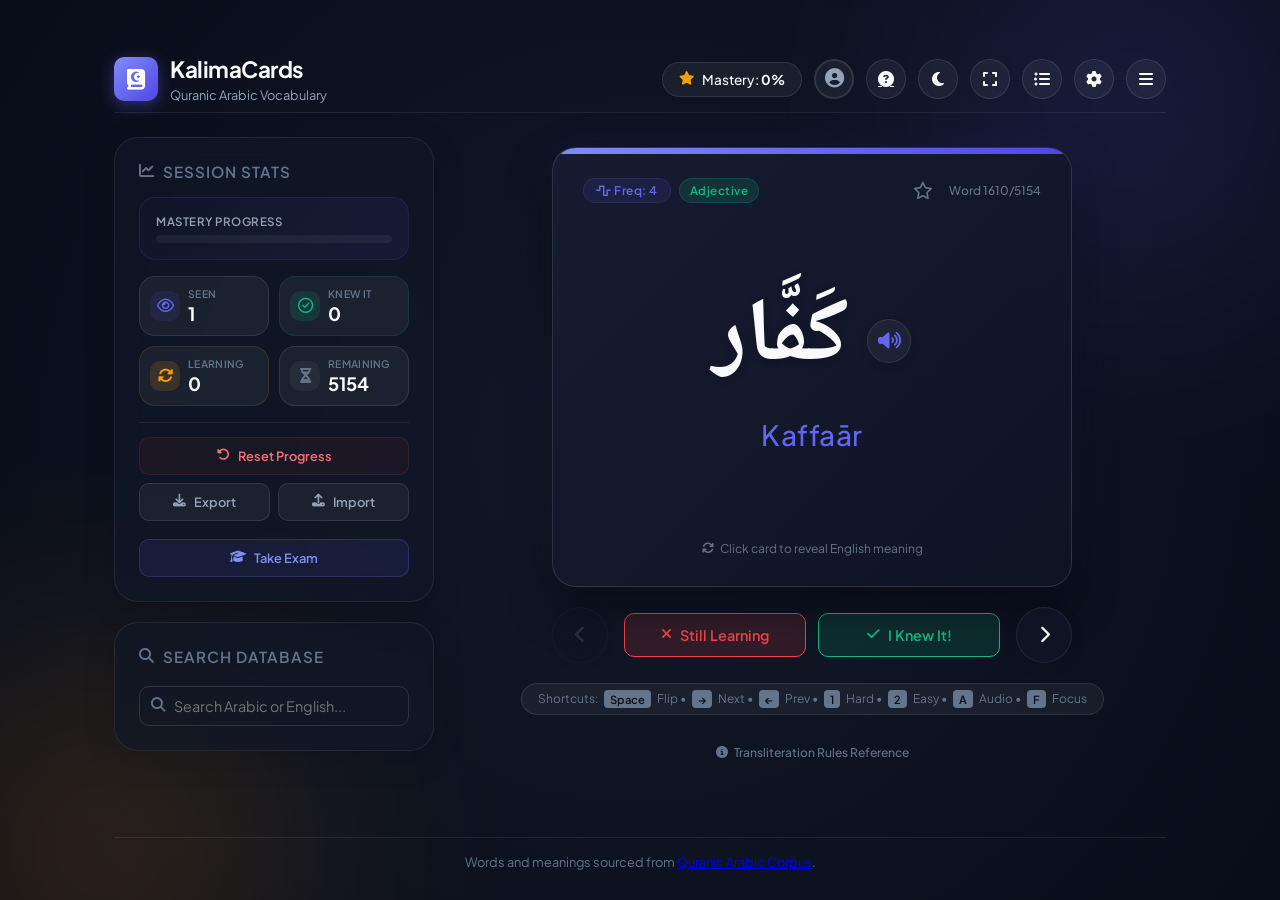
==== index.html @ da1fedd6 "feat: implement interactive MCQ Exam Mode with cumulative frequency pools" ====
<!DOCTYPE html>
<html lang="en">
<head>
  <meta charset="UTF-8">
  <meta name="viewport" content="width=device-width, initial-scale=1.0">
  <title>KalimaCards - Learn Quranic Arabic Vocabulary</title>
  <meta name="description" content="Master Quranic Arabic vocabulary through digital flashcards based on word frequency. Active recall, progress tracking, and beautiful Quranic typography.">
  <link rel="canonical" href="https://kalimacards.com/">

  <!-- Open Graph / Facebook -->
  <meta property="og:type" content="website">
  <meta property="og:url" content="https://kalimacards.com/">
  <meta property="og:title" content="KalimaCards - Learn Quranic Arabic Vocabulary">
  <meta property="og:description" content="Master Quranic Arabic vocabulary through digital flashcards based on word frequency. Active recall, progress tracking, and beautiful Quranic typography.">
  <meta property="og:image" content="https://kalimacards.com/assets/icon.svg">

  <!-- Twitter -->
  <meta name="twitter:card" content="summary">
  <meta name="twitter:url" content="https://kalimacards.com/">
  <meta name="twitter:title" content="KalimaCards - Learn Quranic Arabic Vocabulary">
  <meta name="twitter:description" content="Master Quranic Arabic vocabulary through digital flashcards based on word frequency. Active recall, progress tracking, and beautiful Quranic typography.">
  <meta name="twitter:image" content="https://kalimacards.com/assets/icon.svg">

  <!-- Favicon -->
  <link rel="icon" type="image/svg+xml" href="data:image/svg+xml,<svg xmlns=%22http://www.w3.org/2000/svg%22 viewBox=%220 0 100 100%22><text y=%22.9em%22 font-size=%2290%22>📖</text></svg>">
  
  <!-- PWA Manifest & Icons -->
  <link rel="manifest" href="assets/manifest.json">
  <link rel="apple-touch-icon" href="assets/icon.svg">
  <meta name="theme-color" content="#0d0e15">

  <!-- JSON-LD Structured Data Schema -->
  <script type="application/ld+json">
  {
    "@context": "https://schema.org",
    "@type": "SoftwareApplication",
    "name": "KalimaCards",
    "operatingSystem": "All",
    "applicationCategory": "EducationalApplication",
    "description": "Master Quranic Arabic vocabulary through digital flashcards based on word frequency. Active recall, progress tracking, and beautiful Quranic typography.",
    "offers": {
      "@type": "Offer",
      "price": "0.00",
      "priceCurrency": "USD"
    },
    "author": {
      "@type": "Person",
      "name": "Tareq Mohammad Yousuf",
      "url": "https://tareqmy.com"
    }
  }
  </script>
  
  <!-- Local Web Fonts -->
  <link rel="stylesheet" href="assets/fonts/fonts.css">
  
  <!-- FontAwesome Icons -->
  <link rel="stylesheet" href="https://cdnjs.cloudflare.com/ajax/libs/font-awesome/6.4.0/css/all.min.css">
  
  <!-- Custom CSS -->
  <link rel="stylesheet" href="assets/style.css">
  
  <script>
    // Synchronously load user theme preference to avoid color flashing
    (function() {
      let savedTheme = 'dark';
      try {
        savedTheme = localStorage.getItem('theme') || 'dark';
      } catch (e) {}
      document.documentElement.setAttribute('data-theme', savedTheme);
      if (savedTheme === 'light') {
        document.documentElement.classList.add('light-theme');
      }
    })();
  </script>
  
  <!-- Google Identity Services (GIS) SDK -->
  <script src="https://accounts.google.com/gsi/client" async defer></script>
</head>
<body>
  <!-- Background Glow Effects -->
  <div class="glow-container">
    <div class="glow-sphere glow-1"></div>
    <div class="glow-sphere glow-2"></div>
  </div>

  <div class="app-container">
    <!-- Header -->
    <header>
      <div class="logo-area">
        <span class="logo-icon"><i class="fa-solid fa-book-quran"></i></span>
        <div class="logo-text">
          <h1>KalimaCards</h1>
          <span class="tagline">Quranic Arabic Vocabulary</span>
        </div>
      </div>
      <div class="header-actions">
        <div class="stat-badge" id="mastery-badge" title="Mastery Score: Words marked as 'Knew It'">
          <i class="fa-solid fa-star"></i>
          <span><span class="mastery-text">Mastery: </span><strong id="score-percentage">0%</strong></span>
        </div>
        <div class="actions-wrapper" id="actions-wrapper">
          <button id="sync-indicator-btn" class="sync-indicator" style="display: none;" title="Backup & Sync Status">
            <i class="fa-solid fa-cloud"></i>
            <span id="sync-text">Guest</span>
          </button>
          <button id="profile-btn" class="user-profile-btn" aria-label="User Account" title="Sign In / Account Settings">
            <i class="fa-solid fa-circle-user"></i>
          </button>
          <a href="about.html" id="about-btn" class="icon-btn" aria-label="About the Creator" title="About & Credentials">
            <i class="fa-solid fa-circle-question"></i>
          </a>
          <button id="theme-toggle" class="icon-btn" aria-label="Toggle theme" title="Toggle Light/Dark Theme">
            <i class="fa-solid fa-moon"></i>
          </button>
          <button id="focus-toggle" class="icon-btn" aria-label="Toggle focus mode" title="Toggle Focus Mode (F)">
            <i class="fa-solid fa-expand"></i>
          </button>
          <button id="vocab-explorer-btn" class="icon-btn" aria-label="Vocabulary Explorer" title="Vocabulary Explorer">
            <i class="fa-solid fa-list-ul"></i>
          </button>
          <button id="settings-btn" class="icon-btn" aria-label="Filters and Settings" title="Filters & Settings">
            <i class="fa-solid fa-gear"></i>
          </button>
        </div>
        <button id="mobile-menu-btn" class="icon-btn mobile-menu-btn" aria-label="Open menu" title="Menu">
          <i class="fa-solid fa-bars"></i>
        </button>
      </div>
    </header>

    <!-- Main Content Grid -->
    <main class="main-content">
      <!-- Sidebar / Controls Area -->
      <aside class="controls-sidebar" aria-label="Controls and Statistics">
        <!-- Session Statistics Card -->
        <div class="sidebar-card card-blur stats-sidebar-card">
          <div class="sidebar-card-header">
            <h3><i class="fa-solid fa-chart-line"></i> Session Stats</h3>
          </div>
          
          <div class="stats-overview-box">
            <div class="progress-info">
              <span class="progress-title">Mastery Progress</span>
              <div class="progress-bar-container">
                <div class="progress-bar-fill" id="session-progress" style="width: 0%"></div>
              </div>
            </div>
          </div>

          <div class="stats-grid-new">
            <div class="stat-card-new seen" title="Words encountered during this study session">
              <div class="stat-icon-wrapper"><i class="fa-regular fa-eye"></i></div>
              <div class="stat-content">
                <span class="stat-label-new">Seen</span>
                <span class="stat-val-new" id="stats-seen">0</span>
              </div>
            </div>
            <div class="stat-card-new known" title="Words you mastered ('Knew It')">
              <div class="stat-icon-wrapper"><i class="fa-regular fa-circle-check"></i></div>
              <div class="stat-content">
                <span class="stat-label-new">Knew It</span>
                <span class="stat-val-new text-success" id="stats-known">0</span>
              </div>
            </div>
            <div class="stat-card-new learning" title="Words currently in learning state">
              <div class="stat-icon-wrapper"><i class="fa-solid fa-rotate"></i></div>
              <div class="stat-content">
                <span class="stat-label-new">Learning</span>
                <span class="stat-val-new text-warning" id="stats-learning">0</span>
              </div>
            </div>
            <div class="stat-card-new remaining" title="Words left to master in current selection">
              <div class="stat-icon-wrapper"><i class="fa-solid fa-hourglass-half"></i></div>
              <div class="stat-content">
                <span class="stat-label-new">Remaining</span>
                <span class="stat-val-new" id="stats-remaining">0</span>
              </div>
            </div>
          </div>

          <div class="stats-actions-container">
            <button id="reset-session" class="btn-action reset" title="Clear all learning progress">
              <i class="fa-solid fa-rotate-left"></i> Reset Progress
            </button>
            <div class="backup-actions">
              <button id="export-stats" class="btn-action export" title="Download progress backup as JSON">
                <i class="fa-solid fa-download"></i> Export
              </button>
              <button id="import-stats" class="btn-action import" title="Restore progress backup from JSON">
                <i class="fa-solid fa-upload"></i> Import
              </button>
            </div>
            <button id="exam-sidebar-btn" class="btn-action exam" title="Take an MCQ Exam on current words">
              <i class="fa-solid fa-graduation-cap"></i> Take Exam
            </button>
            <input type="file" id="import-file-input" style="display: none;" accept=".json">
          </div>
        </div>

        <!-- Search Card -->
        <div class="sidebar-card card-blur">
          <div class="sidebar-card-header">
            <h3><i class="fa-solid fa-magnifying-glass"></i> Search Database</h3>
          </div>
          <div class="control-group" style="margin-bottom: 0;">
            <div class="search-wrapper">
              <i class="fa-solid fa-magnifying-glass search-icon"></i>
              <input type="text" id="search-input" placeholder="Search Arabic or English..." autocomplete="off">
              <button id="clear-search" class="clear-search-btn" style="display: none;" title="Clear search">
                <i class="fa-solid fa-xmark"></i>
              </button>
            </div>
            <div id="search-results" class="search-results-box" style="display: none;"></div>
          </div>
        </div>
      </aside>

      <!-- Flashcard Deck Area -->
      <section class="card-display-area">
        <!-- Guest Sign-in Banner -->
        <div class="guest-signin-prompt" id="guest-signin-prompt">
          <div class="guest-signin-prompt-content">
            <div class="guest-signin-prompt-title">Backup & Sync Your Progress</div>
            <div class="guest-signin-prompt-subtitle">Sign in with Google to sync your mastery and starred words across devices.</div>
          </div>
          <button class="guest-signin-prompt-btn" id="guest-signin-prompt-btn">Sign In</button>
        </div>

        <!-- 3D Flashcard Container -->
        <div class="flashcard-container" id="flashcard-container">
          <div class="flashcard" id="flashcard" role="button" tabindex="0" aria-label="Flashcard. Click to reveal meaning.">
            <!-- Front of Card (Arabic & Transliteration) -->
            <div class="card-face card-front">
              <div class="card-header">
                <div class="card-header-left">
                  <span class="frequency-tag" id="freq-tag-front">
                    <i class="fa-solid fa-wave-square"></i> Freq: 0
                  </span>
                  <span class="pos-tag" id="pos-tag-front" style="display: none;"></span>
                </div>
                <div class="card-header-right">
                  <button id="star-btn-front" class="star-btn" aria-label="Star word" title="Star word">
                    <i class="fa-regular fa-star"></i>
                  </button>
                  <span class="card-index-indicator" id="card-index-front">Word 0/0</span>
                </div>
              </div>
              <div class="card-body">
                <div class="arabic-word-wrapper">
                  <h2 class="arabic-text" id="arabic-word">...</h2>
                  <button id="speak-btn-front" class="speak-btn" title="Listen Pronunciation" aria-label="Listen Pronunciation">
                    <i class="fa-solid fa-volume-high"></i>
                  </button>
                </div>
                <p class="transliteration" id="word-transliteration">...</p>
              </div>
              <div class="card-footer">
                <span class="interaction-hint">
                  <i class="fa-solid fa-arrows-rotate"></i> Click card to reveal English meaning
                </span>
              </div>
            </div>

            <!-- Back of Card (English Meaning) -->
            <div class="card-face card-back">
              <div class="card-header">
                <div class="card-header-left">
                  <span class="frequency-tag" id="freq-tag-back">
                    <i class="fa-solid fa-wave-square"></i> Freq: 0
                  </span>
                  <span class="pos-tag" id="pos-tag-back" style="display: none;"></span>
                </div>
                <div class="card-header-right">
                  <button id="star-btn-back" class="star-btn" aria-label="Star word" title="Star word">
                    <i class="fa-regular fa-star"></i>
                  </button>
                  <span class="card-index-indicator" id="card-index-back">Word 0/0</span>
                </div>
              </div>
              <div class="card-body">
                <div class="arabic-mini-wrapper">
                  <span class="arabic-mini" id="arabic-word-mini">...</span>
                  <button id="speak-btn-back" class="speak-btn-mini" title="Listen Pronunciation" aria-label="Listen Pronunciation">
                    <i class="fa-solid fa-volume-high"></i>
                  </button>
                </div>
                <p class="transliteration-mini" id="word-transliteration-mini">...</p>
                <div class="divider"></div>
                <div class="meaning-wrapper">
                  <h2 class="meaning-text" id="word-meaning">...</h2>
                </div>
                <div class="root-wrapper" id="root-wrapper" style="display: none; margin-bottom: 12px; font-size: 0.85rem; color: var(--text-secondary);">
                  <span>Root: <strong id="word-root" style="font-family: var(--font-arabic); font-size: 1.1rem; color: var(--text-primary); margin-left: 4px;">...</strong></span>
                </div>
                <div class="study-link-wrapper">
                  <a id="corpus-link" href="#" target="_blank" class="study-link" title="Open corpus.quran.com Analysis in a new tab">
                    <i class="fa-solid fa-arrow-up-right-from-square"></i> Study Root & Grammar
                  </a>
                </div>
              </div>
              <div class="card-footer">
                <span class="interaction-hint">
                  <i class="fa-solid fa-arrows-rotate"></i> Click card to hide meaning
                </span>
              </div>
            </div>
          </div>
        </div>

        <!-- Navigation & Self-Assessment Controls -->
        <div class="controls-deck">
          <button id="prev-btn" class="btn btn-nav" title="Previous Card (Left Arrow)">
            <i class="fa-solid fa-chevron-left"></i>
          </button>
          
          <div class="assessment-buttons" id="assessment-container">
            <button id="no-btn" class="btn btn-danger" title="Mark as Still Learning">
              <i class="fa-solid fa-xmark"></i> Still Learning
            </button>
            <button id="yes-btn" class="btn btn-success" title="Mark as Mastered">
              <i class="fa-solid fa-check"></i> I Knew It!
            </button>
          </div>

          <button id="next-btn" class="btn btn-nav" title="Next Card (Right Arrow or Space)">
            <i class="fa-solid fa-chevron-right"></i>
          </button>
        </div>

        <!-- Keyboard Shortcuts Help -->
        <div class="keyboard-shortcuts">
          <span>Shortcuts:</span>
          <kbd>Space</kbd> Flip Card &bull; <kbd>&rarr;</kbd> Next &bull; <kbd>&larr;</kbd> Prev &bull; <kbd>1</kbd> Hard &bull; <kbd>2</kbd> Easy &bull; <kbd>A</kbd> Audio &bull; <kbd>F</kbd> Focus
        </div>

        <!-- Transliteration Rules Reference -->
        <div class="rules-reference">
          <a href="https://corpus.quran.com/java/buckwalter.jsp" target="_blank" class="reference-link">
            <i class="fa-solid fa-circle-info"></i> Transliteration Rules Reference
          </a>
        </div>
      </section>
    </main>

    <!-- Footer -->
    <footer>
      <p>Words and meanings sourced from <a href="https://corpus.quran.com" target="_blank" rel="noopener noreferrer">Quranic Arabic Corpus</a>.</p>
    </footer>
  </div>

  <!-- Authentication & Sync Profile Modal -->
  <div class="auth-modal-overlay" id="auth-modal-overlay">
    <div class="auth-modal-card">
      <button class="auth-modal-close" id="auth-modal-close" aria-label="Close modal">
        <i class="fa-solid fa-xmark"></i>
      </button>
      
      <!-- Guest View (Not Signed In) -->
      <div id="auth-view-guest">
        <div class="auth-modal-header">
          <span class="auth-modal-icon"><i class="fa-solid fa-cloud-arrow-up"></i></span>
          <h2 class="auth-modal-title">Save Your Progress</h2>
          <p class="auth-modal-subtitle">Backup your statistics, stars, and vocabulary progress to the cloud. Access them from any device.</p>
        </div>
        
        <div class="auth-features-list">
          <div class="auth-feature-item">
            <i class="fa-solid fa-circle-check"></i>
            <span>Deduplicated progress merging across all devices</span>
          </div>
          <div class="auth-feature-item">
            <i class="fa-solid fa-circle-check"></i>
            <span>Real-time automatic background backup</span>
          </div>
          <div class="auth-feature-item">
            <i class="fa-solid fa-circle-check"></i>
            <span>Fully functional offline, auto-sync when online</span>
          </div>
        </div>
        
        <div class="google-btn-wrapper">
          <div id="google-signin-btn"></div>
        </div>
        
        <p class="auth-modal-subtitle" style="font-size: 0.75rem; margin-top: 16px;">
          By signing in, you agree to backup your local learning progress to the AWS cloud database.
        </p>
      </div>
      
      <!-- Authenticated View (Signed In) -->
      <div id="auth-view-user" style="display: none;">
        <div class="auth-modal-header">
          <div class="profile-user-avatar" id="user-avatar-container">
            <i class="fa-solid fa-user" style="font-size: 2.5rem; line-height: 80px; color: var(--text-secondary);"></i>
          </div>
          <h2 class="profile-user-name" id="user-display-name">User Name</h2>
          <p class="profile-user-email" id="user-display-email">user@example.com</p>
        </div>
        
        <div class="profile-sync-status-badge" id="profile-sync-status">
          <i class="fa-solid fa-cloud"></i> <span id="profile-sync-text">Synced & Secure</span>
        </div>
        
        <button class="auth-action-btn btn-signout" id="auth-signout-btn">
          <i class="fa-solid fa-right-from-bracket"></i> Sign Out
        </button>
        
        <button class="auth-action-btn btn-delete-acc" id="auth-delete-btn">
          <i class="fa-solid fa-trash-can"></i> Delete Account & Data
        </button>
        
        <!-- Delete Confirmation Screen -->
        <div class="delete-confirmation-box" id="delete-confirm-box">
          <div class="delete-confirm-title">Are you absolutely sure?</div>
          <div class="delete-confirm-text">This will permanently delete your sync record from the cloud and clear your local progress stats. This action cannot be undone.</div>
          <div class="delete-confirm-actions">
            <button class="btn-danger-confirm" id="delete-confirm-yes-btn">Yes, Delete Everything</button>
            <button class="btn-danger-cancel" id="delete-confirm-no-btn">Cancel</button>
          </div>
        </div>
      </div>
    </div>
  </div>

  <!-- Settings Modal Overlay -->
  <div class="settings-modal-overlay" id="settings-modal-overlay">
    <div class="settings-modal-card">
      <button class="settings-modal-close" id="settings-modal-close" aria-label="Close settings">
        <i class="fa-solid fa-xmark"></i>
      </button>
      
      <div class="settings-modal-header">
        <h3><i class="fa-solid fa-sliders"></i> Filters & Settings</h3>
      </div>
      
      <div class="settings-modal-body">
        <!-- Filter Toggles -->
        <div class="control-group toggles-group" style="display: flex; flex-direction: column; gap: 8px;">
          <div class="switch-wrapper">
            <label for="starred-only-toggle" class="switch-label">
              <i class="fa-solid fa-star star-icon"></i> Starred Words Only
            </label>
            <label class="switch">
              <input type="checkbox" id="starred-only-toggle">
              <span class="slider-switch"></span>
            </label>
          </div>
          
          <div class="switch-wrapper">
            <label for="hide-known-toggle" class="switch-label">
              <i class="fa-solid fa-eye-slash eye-icon"></i> Hide Mastered Words
            </label>
            <label class="switch">
              <input type="checkbox" id="hide-known-toggle">
              <span class="slider-switch"></span>
            </label>
          </div>
        </div>

        <!-- Frequency Range Slider -->
        <div class="control-group">
          <div class="slider-header">
            <label for="freq-min">Word Frequency</label>
            <span class="slider-value-display">
              <span id="freq-min-val">1</span> - <span id="freq-max-val">3,226</span>
              <span id="filtered-word-count" style="opacity: 0.7; font-weight: 400; margin-left: 4px;">(5,154 words)</span>
            </span>
          </div>
          <div class="range-slider-wrapper">
            <div class="slider-track" id="slider-track"></div>
            <input type="range" id="freq-min" min="0" max="180" value="0" aria-label="Minimum word frequency">
            <input type="range" id="freq-max" min="0" max="180" value="180" aria-label="Maximum word frequency">
          </div>
        </div>

        <!-- Top Words (Coverage) -->
        <div class="control-group">
          <label for="coverage-filter">Top Words (By Cumulative Frequency)</label>
          <div class="select-wrapper has-prefix">
            <i class="fa-solid fa-layer-group select-prefix-icon"></i>
            <select id="coverage-filter">
              <option value="all">All Words (100%)</option>
              <option value="50">Top 50% (Core Vocabulary)</option>
              <option value="75">Top 75% (Common Words)</option>
              <option value="90">Top 90% (Extended Vocabulary)</option>
            </select>
            <i class="fa-solid fa-chevron-down select-arrow"></i>
          </div>
        </div>

        <!-- Part of Speech -->
        <div class="control-group">
          <label for="pos-filter">Part of Speech</label>
          <div class="select-wrapper has-prefix">
            <i class="fa-solid fa-tags select-prefix-icon"></i>
            <select id="pos-filter">
              <option value="all">All Parts of Speech</option>
              <option value="verbs">Verbs Only</option>
              <option value="nouns">Nouns & Proper Nouns</option>
              <option value="particles">Particles & Prepositions</option>
            </select>
            <i class="fa-solid fa-chevron-down select-arrow"></i>
          </div>
        </div>

        <!-- Learning Mode -->
        <div class="control-group">
          <label for="learning-mode">Learning Mode</label>
          <div class="select-wrapper has-prefix">
            <i class="fa-solid fa-shuffle select-prefix-icon"></i>
            <select id="learning-mode">
              <option value="random">Randomize Order</option>
              <option value="sequential">Sequential (By Frequency)</option>
            </select>
            <i class="fa-solid fa-chevron-down select-arrow"></i>
          </div>
        </div>
      </div>
      
      <div class="settings-modal-footer">
        <button id="reset-filters-btn" class="reset-link-btn" title="Reset all filters to default">
          <i class="fa-solid fa-arrow-rotate-left"></i> Reset
        </button>
        <button id="apply-settings-btn" class="btn-action apply-settings" style="margin: 0; padding: 10px 24px;" title="Apply changes and close Settings">
          Apply & Close
        </button>
      </div>
    </div>
  </div>

  <!-- Vocabulary Explorer Modal Overlay -->
  <div class="vocab-modal-overlay" id="vocab-modal-overlay">
    <div class="vocab-modal-card">
      <button class="vocab-modal-close" id="vocab-modal-close" aria-label="Close vocabulary explorer">
        <i class="fa-solid fa-xmark"></i>
      </button>
      
      <div class="vocab-modal-header">
        <h3><i class="fa-solid fa-list-ul"></i> Vocabulary Explorer</h3>
        <span class="vocab-total-count" id="vocab-total-count">0 words</span>
      </div>

      <div class="vocab-search-row">
        <div class="search-wrapper">
          <i class="fa-solid fa-magnifying-glass search-icon"></i>
          <input type="text" id="vocab-search-input" placeholder="Search Arabic, Buckwalter, or English meaning..." autocomplete="off">
          <button id="vocab-clear-search" class="clear-search-btn" style="display: none;" title="Clear search">
            <i class="fa-solid fa-xmark"></i>
          </button>
        </div>
      </div>

      <div class="vocab-tabs-row">
        <button class="vocab-tab active" data-tab="all">All</button>
        <button class="vocab-tab" data-tab="starred"><i class="fa-solid fa-star"></i> Starred</button>
        <button class="vocab-tab" data-tab="known"><i class="fa-solid fa-circle-check"></i> Mastered</button>
        <button class="vocab-tab" data-tab="learning"><i class="fa-solid fa-rotate"></i> Learning</button>
      </div>
      
      <div class="vocab-modal-body">
        <div class="vocab-table-wrapper">
          <table class="vocab-table">
            <thead>
              <tr>
                <th style="width: 40px; text-align: center;">⭐</th>
                <th>Word</th>
                <th>Transliteration</th>
                <th>Meaning</th>
                <th class="col-hide-mobile">POS</th>
                <th class="col-hide-mobile" style="text-align: right;">Occ.</th>
                <th style="width: 80px; text-align: center;">Action</th>
              </tr>
            </thead>
            <tbody id="vocab-table-body">
              <!-- Dynamically populated rows -->
            </tbody>
          </table>
          <div id="vocab-empty-state" class="vocab-empty-state" style="display: none;">
            <i class="fa-solid fa-folder-open"></i>
            <p>No words found in this selection.</p>
          </div>
        </div>
      </div>
    </div>
  </div>

  <!-- Exam Modal Overlay -->
  <div class="exam-modal-overlay" id="exam-modal-overlay" style="display: none;">
    <div class="exam-modal-card card-blur" id="exam-modal">
      <!-- Content will be injected dynamically via JS -->
    </div>
  </div>

  <!-- Custom JS loaded as module -->
  <script type="module" src="lib/app.js"></script>
</body>
</html>
---- assets/fonts/fonts.css ----
/* Localized Web Fonts for KalimaCards */

/* Noto Naskh Arabic - Regular (400) & Bold (700) */

/* subset segment 12 */
@font-face {
  font-family: 'Noto Naskh Arabic';
  font-style: normal;
  font-weight: 400;
  src: url('noto-naskh-arabic-normal-400-seg12.woff2') format('woff2');
  unicode-range: U+0600-06FF, U+0750-077F, U+0870-088E, U+0890-0891, U+0897-08E1, U+08E3-08FF, U+200C-200E, U+2010-2011, U+204F, U+2E41, U+FB50-FDFF, U+FE70-FE74, U+FE76-FEFC, U+102E0-102FB, U+10E60-10E7E, U+10EC2-10EC4, U+10EFC-10EFF, U+1EE00-1EE03, U+1EE05-1EE1F, U+1EE21-1EE22, U+1EE24, U+1EE27, U+1EE29-1EE32, U+1EE34-1EE37, U+1EE39, U+1EE3B, U+1EE42, U+1EE47, U+1EE49, U+1EE4B, U+1EE4D-1EE4F, U+1EE51-1EE52, U+1EE54, U+1EE57, U+1EE59, U+1EE5B, U+1EE5D, U+1EE5F, U+1EE61-1EE62, U+1EE64, U+1EE67-1EE6A, U+1EE6C-1EE72, U+1EE74-1EE77, U+1EE79-1EE7C, U+1EE7E, U+1EE80-1EE89, U+1EE8B-1EE9B, U+1EEA1-1EEA3, U+1EEA5-1EEA9, U+1EEAB-1EEBB, U+1EEF0-1EEF1;
}

/* subset segment 13 */
@font-face {
  font-family: 'Noto Naskh Arabic';
  font-style: normal;
  font-weight: 400;
  src: url('noto-naskh-arabic-normal-400-seg13.woff2') format('woff2');
  unicode-range: U+0302-0303, U+0305, U+0307-0308, U+0310, U+0312, U+0315, U+031A, U+0326-0327, U+032C, U+032F-0330, U+0332-0333, U+0338, U+033A, U+0346, U+034D, U+0391-03A1, U+03A3-03A9, U+03B1-03C9, U+03D1, U+03D5-03D6, U+03F0-03F1, U+03F4-03F5, U+2016-2017, U+2034-2038, U+203C, U+2040, U+2043, U+2047, U+2050, U+2057, U+205F, U+2070-2071, U+2074-208E, U+2090-209C, U+20D0-20DC, U+20E1, U+20E5-20EF, U+2100-2112, U+2114-2115, U+2117-2121, U+2123-214F, U+2190, U+2192, U+2194-21AE, U+21B0-21E5, U+21F1-21F2, U+21F4-2211, U+2213-2214, U+2216-22FF, U+2308-230B, U+2310, U+2319, U+231C-2321, U+2336-237A, U+237C, U+2395, U+239B-23B7, U+23D0, U+23DC-23E1, U+2474-2475, U+25AF, U+25B3, U+25B7, U+25BD, U+25C1, U+25CA, U+25CC, U+25FB, U+266D-266F, U+27C0-27FF, U+2900-2AFF, U+2B0E-2B11, U+2B30-2B4C, U+2BFE, U+3030, U+FF5B, U+FF5D, U+1D400-1D7FF, U+1EE00-1EEFF;
}

/* subset segment 14 */
@font-face {
  font-family: 'Noto Naskh Arabic';
  font-style: normal;
  font-weight: 400;
  src: url('noto-naskh-arabic-normal-400-seg14.woff2') format('woff2');
  unicode-range: U+0001-000C, U+000E-001F, U+007F-009F, U+20DD-20E0, U+20E2-20E4, U+2150-218F, U+2190, U+2192, U+2194-2199, U+21AF, U+21E6-21F0, U+21F3, U+2218-2219, U+2299, U+22C4-22C6, U+2300-243F, U+2440-244A, U+2460-24FF, U+25A0-27BF, U+2800-28FF, U+2921-2922, U+2981, U+29BF, U+29EB, U+2B00-2BFF, U+4DC0-4DFF, U+FFF9-FFFB, U+10140-1018E, U+10190-1019C, U+101A0, U+101D0-101FD, U+102E0-102FB, U+10E60-10E7E, U+1D2C0-1D2D3, U+1D2E0-1D37F, U+1F000-1F0FF, U+1F100-1F1AD, U+1F1E6-1F1FF, U+1F30D-1F30F, U+1F315, U+1F31C, U+1F31E, U+1F320-1F32C, U+1F336, U+1F378, U+1F37D, U+1F382, U+1F393-1F39F, U+1F3A7-1F3A8, U+1F3AC-1F3AF, U+1F3C2, U+1F3C4-1F3C6, U+1F3CA-1F3CE, U+1F3D4-1F3E0, U+1F3ED, U+1F3F1-1F3F3, U+1F3F5-1F3F7, U+1F408, U+1F415, U+1F41F, U+1F426, U+1F43F, U+1F441-1F442, U+1F444, U+1F446-1F449, U+1F44C-1F44E, U+1F453, U+1F46A, U+1F47D, U+1F4A3, U+1F4B0, U+1F4B3, U+1F4B9, U+1F4BB, U+1F4BF, U+1F4C8-1F4CB, U+1F4D6, U+1F4DA, U+1F4DF, U+1F4E3-1F4E6, U+1F4EA-1F4ED, U+1F4F7, U+1F4F9-1F4FB, U+1F4FD-1F4FE, U+1F503, U+1F507-1F50B, U+1F50D, U+1F512-1F513, U+1F53E-1F54A, U+1F54F-1F5FA, U+1F610, U+1F650-1F67F, U+1F687, U+1F68D, U+1F691, U+1F694, U+1F698, U+1F6AD, U+1F6B2, U+1F6B9-1F6BA, U+1F6BC, U+1F6C6-1F6CF, U+1F6D3-1F6D7, U+1F6E0-1F6EA, U+1F6F0-1F6F3, U+1F6F7-1F6FC, U+1F700-1F7FF, U+1F800-1F80B, U+1F810-1F847, U+1F850-1F859, U+1F860-1F887, U+1F890-1F8AD, U+1F8B0-1F8BB, U+1F8C0-1F8C1, U+1F900-1F90B, U+1F93B, U+1F946, U+1F984, U+1F996, U+1F9E9, U+1FA00-1FA6F, U+1FA70-1FA7C, U+1FA80-1FA89, U+1FA8F-1FAC6, U+1FACE-1FADC, U+1FADF-1FAE9, U+1FAF0-1FAF8, U+1FB00-1FBFF;
}

/* subset segment 15 */
@font-face {
  font-family: 'Noto Naskh Arabic';
  font-style: normal;
  font-weight: 400;
  src: url('noto-naskh-arabic-normal-400-seg15.woff2') format('woff2');
  unicode-range: U+0100-02BA, U+02BD-02C5, U+02C7-02CC, U+02CE-02D7, U+02DD-02FF, U+0304, U+0308, U+0329, U+1D00-1DBF, U+1E00-1E9F, U+1EF2-1EFF, U+2020, U+20A0-20AB, U+20AD-20C0, U+2113, U+2C60-2C7F, U+A720-A7FF;
}

/* subset segment 16 */
@font-face {
  font-family: 'Noto Naskh Arabic';
  font-style: normal;
  font-weight: 400;
  src: url('noto-naskh-arabic-normal-400-seg16.woff2') format('woff2');
  unicode-range: U+0000-00FF, U+0131, U+0152-0153, U+02BB-02BC, U+02C6, U+02DA, U+02DC, U+0304, U+0308, U+0329, U+2000-206F, U+20AC, U+2122, U+2191, U+2193, U+2212, U+2215, U+FEFF, U+FFFD;
}

/* subset segment 17 */
@font-face {
  font-family: 'Noto Naskh Arabic';
  font-style: normal;
  font-weight: 700;
  src: url('noto-naskh-arabic-normal-700-seg17.woff2') format('woff2');
  unicode-range: U+0600-06FF, U+0750-077F, U+0870-088E, U+0890-0891, U+0897-08E1, U+08E3-08FF, U+200C-200E, U+2010-2011, U+204F, U+2E41, U+FB50-FDFF, U+FE70-FE74, U+FE76-FEFC, U+102E0-102FB, U+10E60-10E7E, U+10EC2-10EC4, U+10EFC-10EFF, U+1EE00-1EE03, U+1EE05-1EE1F, U+1EE21-1EE22, U+1EE24, U+1EE27, U+1EE29-1EE32, U+1EE34-1EE37, U+1EE39, U+1EE3B, U+1EE42, U+1EE47, U+1EE49, U+1EE4B, U+1EE4D-1EE4F, U+1EE51-1EE52, U+1EE54, U+1EE57, U+1EE59, U+1EE5B, U+1EE5D, U+1EE5F, U+1EE61-1EE62, U+1EE64, U+1EE67-1EE6A, U+1EE6C-1EE72, U+1EE74-1EE77, U+1EE79-1EE7C, U+1EE7E, U+1EE80-1EE89, U+1EE8B-1EE9B, U+1EEA1-1EEA3, U+1EEA5-1EEA9, U+1EEAB-1EEBB, U+1EEF0-1EEF1;
}

/* subset segment 18 */
@font-face {
  font-family: 'Noto Naskh Arabic';
  font-style: normal;
  font-weight: 700;
  src: url('noto-naskh-arabic-normal-700-seg18.woff2') format('woff2');
  unicode-range: U+0302-0303, U+0305, U+0307-0308, U+0310, U+0312, U+0315, U+031A, U+0326-0327, U+032C, U+032F-0330, U+0332-0333, U+0338, U+033A, U+0346, U+034D, U+0391-03A1, U+03A3-03A9, U+03B1-03C9, U+03D1, U+03D5-03D6, U+03F0-03F1, U+03F4-03F5, U+2016-2017, U+2034-2038, U+203C, U+2040, U+2043, U+2047, U+2050, U+2057, U+205F, U+2070-2071, U+2074-208E, U+2090-209C, U+20D0-20DC, U+20E1, U+20E5-20EF, U+2100-2112, U+2114-2115, U+2117-2121, U+2123-214F, U+2190, U+2192, U+2194-21AE, U+21B0-21E5, U+21F1-21F2, U+21F4-2211, U+2213-2214, U+2216-22FF, U+2308-230B, U+2310, U+2319, U+231C-2321, U+2336-237A, U+237C, U+2395, U+239B-23B7, U+23D0, U+23DC-23E1, U+2474-2475, U+25AF, U+25B3, U+25B7, U+25BD, U+25C1, U+25CA, U+25CC, U+25FB, U+266D-266F, U+27C0-27FF, U+2900-2AFF, U+2B0E-2B11, U+2B30-2B4C, U+2BFE, U+3030, U+FF5B, U+FF5D, U+1D400-1D7FF, U+1EE00-1EEFF;
}

/* subset segment 19 */
@font-face {
  font-family: 'Noto Naskh Arabic';
  font-style: normal;
  font-weight: 700;
  src: url('noto-naskh-arabic-normal-700-seg19.woff2') format('woff2');
  unicode-range: U+0001-000C, U+000E-001F, U+007F-009F, U+20DD-20E0, U+20E2-20E4, U+2150-218F, U+2190, U+2192, U+2194-2199, U+21AF, U+21E6-21F0, U+21F3, U+2218-2219, U+2299, U+22C4-22C6, U+2300-243F, U+2440-244A, U+2460-24FF, U+25A0-27BF, U+2800-28FF, U+2921-2922, U+2981, U+29BF, U+29EB, U+2B00-2BFF, U+4DC0-4DFF, U+FFF9-FFFB, U+10140-1018E, U+10190-1019C, U+101A0, U+101D0-101FD, U+102E0-102FB, U+10E60-10E7E, U+1D2C0-1D2D3, U+1D2E0-1D37F, U+1F000-1F0FF, U+1F100-1F1AD, U+1F1E6-1F1FF, U+1F30D-1F30F, U+1F315, U+1F31C, U+1F31E, U+1F320-1F32C, U+1F336, U+1F378, U+1F37D, U+1F382, U+1F393-1F39F, U+1F3A7-1F3A8, U+1F3AC-1F3AF, U+1F3C2, U+1F3C4-1F3C6, U+1F3CA-1F3CE, U+1F3D4-1F3E0, U+1F3ED, U+1F3F1-1F3F3, U+1F3F5-1F3F7, U+1F408, U+1F415, U+1F41F, U+1F426, U+1F43F, U+1F441-1F442, U+1F444, U+1F446-1F449, U+1F44C-1F44E, U+1F453, U+1F46A, U+1F47D, U+1F4A3, U+1F4B0, U+1F4B3, U+1F4B9, U+1F4BB, U+1F4BF, U+1F4C8-1F4CB, U+1F4D6, U+1F4DA, U+1F4DF, U+1F4E3-1F4E6, U+1F4EA-1F4ED, U+1F4F7, U+1F4F9-1F4FB, U+1F4FD-1F4FE, U+1F503, U+1F507-1F50B, U+1F50D, U+1F512-1F513, U+1F53E-1F54A, U+1F54F-1F5FA, U+1F610, U+1F650-1F67F, U+1F687, U+1F68D, U+1F691, U+1F694, U+1F698, U+1F6AD, U+1F6B2, U+1F6B9-1F6BA, U+1F6BC, U+1F6C6-1F6CF, U+1F6D3-1F6D7, U+1F6E0-1F6EA, U+1F6F0-1F6F3, U+1F6F7-1F6FC, U+1F700-1F7FF, U+1F800-1F80B, U+1F810-1F847, U+1F850-1F859, U+1F860-1F887, U+1F890-1F8AD, U+1F8B0-1F8BB, U+1F8C0-1F8C1, U+1F900-1F90B, U+1F93B, U+1F946, U+1F984, U+1F996, U+1F9E9, U+1FA00-1FA6F, U+1FA70-1FA7C, U+1FA80-1FA89, U+1FA8F-1FAC6, U+1FACE-1FADC, U+1FADF-1FAE9, U+1FAF0-1FAF8, U+1FB00-1FBFF;
}

/* subset segment 20 */
@font-face {
  font-family: 'Noto Naskh Arabic';
  font-style: normal;
  font-weight: 700;
  src: url('noto-naskh-arabic-normal-700-seg20.woff2') format('woff2');
  unicode-range: U+0100-02BA, U+02BD-02C5, U+02C7-02CC, U+02CE-02D7, U+02DD-02FF, U+0304, U+0308, U+0329, U+1D00-1DBF, U+1E00-1E9F, U+1EF2-1EFF, U+2020, U+20A0-20AB, U+20AD-20C0, U+2113, U+2C60-2C7F, U+A720-A7FF;
}

/* subset segment 21 */
@font-face {
  font-family: 'Noto Naskh Arabic';
  font-style: normal;
  font-weight: 700;
  src: url('noto-naskh-arabic-normal-700-seg21.woff2') format('woff2');
  unicode-range: U+0000-00FF, U+0131, U+0152-0153, U+02BB-02BC, U+02C6, U+02DA, U+02DC, U+0304, U+0308, U+0329, U+2000-206F, U+20AC, U+2122, U+2191, U+2193, U+2212, U+2215, U+FEFF, U+FFFD;
}
---- assets/style.css ----
@import url('https://fonts.googleapis.com/css2?family=Plus+Jakarta+Sans:wght@300;400;500;600;700&display=swap');

/* --- Design System & CSS Variables --- */
:root {
  /* Color Palette - Dark Theme (Default) */
  --bg-color: #090D1A;
  --bg-gradient: radial-gradient(circle at 50% 50%, #111827 0%, #090D1A 100%);
  --panel-bg: rgba(17, 24, 39, 0.7);
  --panel-border: rgba(255, 255, 255, 0.08);
  
  --card-bg-front: linear-gradient(135deg, rgba(23, 29, 51, 0.9) 0%, rgba(15, 20, 36, 0.95) 100%);
  --card-bg-back: linear-gradient(135deg, rgba(21, 23, 44, 0.95) 0%, rgba(13, 15, 30, 0.98) 100%);
  --card-border: rgba(255, 255, 255, 0.12);
  --card-shadow: 0 20px 40px rgba(0, 0, 0, 0.5), 0 0 40px rgba(99, 102, 241, 0.1);

  --text-primary: #F8FAFC;
  --text-secondary: #94A3B8;
  --text-muted: #64748B;
  
  --accent-gold: #F59E0B;
  --accent-gold-gradient: linear-gradient(135deg, #FCD34D 0%, #D97706 100%);
  --accent-blue: #6366F1;
  --accent-blue-gradient: linear-gradient(135deg, #818CF8 0%, #4F46E5 100%);
  
  --color-success: #10B981;
  --color-success-bg: rgba(16, 185, 129, 0.15);
  --color-danger: #EF4444;
  --color-danger-bg: rgba(239, 68, 68, 0.15);
  --color-warning: #F59E0B;
  --color-warning-bg: rgba(245, 158, 11, 0.15);
  
  --btn-secondary-bg: rgba(255, 255, 255, 0.05);
  --btn-secondary-hover: rgba(255, 255, 255, 0.1);
  --btn-secondary-border: rgba(255, 255, 255, 0.1);

  --font-arabic: "Noto Naskh Arabic", "Noto Sans Arabic", "Noto", serif;
  --font-sans: 'Plus Jakarta Sans', -apple-system, BlinkMacSystemFont, "Segoe UI", Roboto, Helvetica, Arial, sans-serif;
  
  --border-radius-lg: 24px;
  --border-radius-md: 16px;
  --border-radius-sm: 10px;
  
  --transition-smooth: all 0.3s cubic-bezier(0.4, 0, 0.2, 1);
  --transition-card: transform 0.6s cubic-bezier(0.2, 0.8, 0.2, 1.15), box-shadow 0.3s ease;
}

/* Light Theme Variables */
.light-theme {
  --bg-color: #F1F5F9;
  --bg-gradient: radial-gradient(circle at 50% 50%, #F8FAFC 0%, #E2E8F0 100%);
  --panel-bg: rgba(255, 255, 255, 0.8);
  --panel-border: rgba(15, 23, 42, 0.08);
  
  --card-bg-front: linear-gradient(135deg, rgba(255, 255, 255, 0.95) 0%, rgba(248, 250, 252, 0.98) 100%);
  --card-bg-back: linear-gradient(135deg, rgba(255, 255, 255, 0.98) 0%, rgba(241, 245, 249, 0.98) 100%);
  --card-border: rgba(15, 23, 42, 0.08);
  --card-shadow: 0 20px 40px rgba(15, 23, 42, 0.06), 0 0 20px rgba(99, 102, 241, 0.03);

  --text-primary: #0F172A;
  --text-secondary: #475569;
  --text-muted: #94A3B8;
  
  --accent-gold: #D97706;
  --accent-gold-gradient: linear-gradient(135deg, #F59E0B 0%, #B45309 100%);
  
  --btn-secondary-bg: rgba(15, 23, 42, 0.04);
  --btn-secondary-hover: rgba(15, 23, 42, 0.08);
  --btn-secondary-border: rgba(15, 23, 42, 0.08);
}

/* --- Base Resets & Layout --- */
* {
  box-sizing: border-box;
  margin: 0;
  padding: 0;
}

html {
  overflow-x: hidden;
  width: 100%;
}

body {
  font-family: var(--font-sans);
  background: var(--bg-color);
  background-image: var(--bg-gradient);
  color: var(--text-primary);
  min-height: 100vh;
  display: flex;
  justify-content: center;
  align-items: center;
  overflow-x: hidden;
  position: relative;
  transition: background 0.5s ease, color 0.3s ease;
  width: 100%;
}

/* --- Ambient Glowing Spheres (Premium Aesthetic) --- */
.glow-container {
  position: absolute;
  top: 0;
  left: 0;
  right: 0;
  bottom: 0;
  overflow: hidden;
  z-index: -1;
  pointer-events: none;
}

.glow-sphere {
  position: absolute;
  width: 400px;
  height: 400px;
  border-radius: 50%;
  filter: blur(120px);
  z-index: -1;
  opacity: 0.15;
  pointer-events: none;
  animation: float-glow 20s infinite alternate ease-in-out;
}

.glow-1 {
  background: var(--accent-blue);
  top: -100px;
  right: -50px;
}

.glow-2 {
  background: var(--accent-gold);
  bottom: -150px;
  left: -100px;
  animation-delay: -10s;
}

@keyframes float-glow {
  0% { transform: translate(0, 0) scale(1); }
  100% { transform: translate(50px, 50px) scale(1.2); }
}

/* --- App Container --- */
.app-container {
  width: 100%;
  max-width: 1100px;
  padding: 24px 24px 8px 24px;
  display: flex;
  flex-direction: column;
  gap: 24px;
  min-height: 95vh;
}

/* --- Header Component --- */
header {
  display: flex;
  justify-content: space-between;
  align-items: center;
  padding: 8px 0;
  border-bottom: 1px solid var(--panel-border);
}

.logo-area {
  display: flex;
  align-items: center;
  gap: 12px;
}

.logo-icon {
  width: 44px;
  height: 44px;
  border-radius: var(--border-radius-sm);
  background: var(--accent-blue-gradient);
  display: flex;
  align-items: center;
  justify-content: center;
  font-size: 1.3rem;
  color: #FFF;
  box-shadow: 0 4px 15px rgba(99, 102, 241, 0.4);
}

.logo-text h1 {
  font-size: 1.4rem;
  font-weight: 700;
  letter-spacing: -0.5px;
}

.logo-text .tagline {
  font-size: 0.8rem;
  color: var(--text-secondary);
}

.header-actions {
  display: flex;
  align-items: center;
  gap: 12px;
  position: relative;
}

.actions-wrapper {
  display: flex;
  align-items: center;
  gap: 12px;
}

.mobile-menu-btn {
  display: none;
}

.stat-badge {
  display: flex;
  align-items: center;
  gap: 8px;
  background: var(--btn-secondary-bg);
  border: 1px solid var(--btn-secondary-border);
  padding: 8px 16px;
  border-radius: 30px;
  font-size: 0.85rem;
  font-weight: 500;
  transition: var(--transition-smooth);
}

.stat-badge i {
  color: var(--accent-gold);
}

.icon-btn {
  background: var(--btn-secondary-bg);
  border: 1px solid var(--btn-secondary-border);
  color: var(--text-primary);
  width: 40px;
  height: 40px;
  border-radius: 50%;
  cursor: pointer;
  display: flex;
  align-items: center;
  justify-content: center;
  font-size: 1rem;
  transition: var(--transition-smooth);
}

body.desktop-device .icon-btn:hover {
  background: var(--btn-secondary-hover);
  transform: translateY(-2px);
}

/* --- Main Layout Grid --- */
.main-content {
  display: grid;
  grid-template-columns: 320px 1fr;
  gap: 24px;
  flex: 1;
  align-items: start; /* Aligns columns to the top naturally */
}

/* --- Card Blur Effect --- */
.card-blur {
  background: var(--panel-bg);
  backdrop-filter: blur(16px);
  -webkit-backdrop-filter: blur(16px);
  border: 1px solid var(--panel-border);
  border-radius: var(--border-radius-lg);
  padding: 24px;
  box-shadow: 0 8px 32px rgba(0, 0, 0, 0.15);
}

/* --- Controls Sidebar (Left Column) --- */
.controls-sidebar {
  display: flex;
  flex-direction: column;
  gap: 20px;
  align-self: start;
}

.sidebar-card {
  width: 100%;
  display: flex;
  flex-direction: column;
  gap: 20px;
}

.sidebar-card-header {
  display: flex;
  justify-content: space-between;
  align-items: center;
  margin-bottom: 0;
}

.sidebar-card-header h3 {
  font-size: 0.95rem;
  font-weight: 600;
  text-transform: uppercase;
  letter-spacing: 1px;
  color: var(--text-muted);
  display: flex;
  align-items: center;
  gap: 8px;
  margin: 0;
}

.reset-link-btn {
  background: none;
  border: none;
  color: var(--accent-blue);
  font-family: var(--font-sans);
  font-size: 0.75rem;
  font-weight: 600;
  cursor: pointer;
  display: flex;
  align-items: center;
  gap: 4px;
  padding: 4px 8px;
  border-radius: var(--border-radius-sm);
  transition: var(--transition-smooth);
}

.reset-link-btn:hover {
  background: rgba(99, 102, 241, 0.1);
  color: var(--text-primary);
}

.panel-section {
  display: flex;
  flex-direction: column;
  gap: 14px;
}

.panel-section h3 {
  font-size: 0.95rem;
  font-weight: 600;
  text-transform: uppercase;
  letter-spacing: 1px;
  color: var(--text-muted);
  display: flex;
  align-items: center;
  gap: 8px;
}

.control-group {
  display: flex;
  flex-direction: column;
  gap: 6px;
  position: relative;
}

.control-group label {
  font-size: 0.8rem;
  font-weight: 500;
  color: var(--text-secondary);
}

/* Custom Select Dropdown Styling */
.select-wrapper {
  position: relative;
  display: flex;
  align-items: center;
}

.select-wrapper select {
  width: 100%;
  background: var(--btn-secondary-bg);
  border: 1px solid var(--btn-secondary-border);
  border-radius: var(--border-radius-sm);
  padding: 12px 16px;
  color: var(--text-primary);
  font-family: var(--font-sans);
  font-size: 0.9rem;
  cursor: pointer;
  appearance: none;
  -webkit-appearance: none;
  transition: var(--transition-smooth);
}

.select-wrapper select:focus {
  outline: none;
  border-color: var(--accent-blue);
  box-shadow: 0 0 0 3px rgba(99, 102, 241, 0.15);
}

.select-arrow {
  position: absolute;
  right: 16px;
  font-size: 0.75rem;
  color: var(--text-muted);
  pointer-events: none;
  transition: var(--transition-smooth);
}

.select-wrapper select:focus + .select-arrow {
  transform: rotate(180deg);
  color: var(--accent-blue);
}

.select-prefix-icon {
  position: absolute;
  left: 14px;
  font-size: 0.9rem;
  color: var(--text-muted);
  pointer-events: none;
}

.select-wrapper.has-prefix select {
  padding-left: 38px;
}

/* iOS Style Toggle Switch */
.switch-wrapper {
  display: flex;
  align-items: center;
  justify-content: space-between;
  padding: 8px 12px;
  background: rgba(255, 255, 255, 0.02);
  border: 1px solid rgba(255, 255, 255, 0.04);
  border-radius: var(--border-radius-sm);
  transition: var(--transition-smooth);
}

.light-theme .switch-wrapper {
  background: rgba(15, 23, 42, 0.02);
  border: 1px solid rgba(15, 23, 42, 0.04);
}

.switch-wrapper:hover {
  background: rgba(255, 255, 255, 0.04);
  border-color: rgba(255, 255, 255, 0.08);
}

.light-theme .switch-wrapper:hover {
  background: rgba(15, 23, 42, 0.04);
  border-color: rgba(15, 23, 42, 0.08);
}

.switch-label {
  display: flex;
  align-items: center;
  gap: 10px;
  font-size: 0.85rem;
  font-weight: 500;
  color: var(--text-primary);
  cursor: pointer;
  user-select: none;
}

.switch-label i {
  font-size: 0.95rem;
}

.switch-label .star-icon {
  color: var(--accent-gold);
}

.switch-label .eye-icon {
  color: var(--accent-blue);
}

/* Switch element */
.switch {
  position: relative;
  display: inline-block;
  width: 42px;
  height: 24px;
}

.switch input {
  opacity: 0;
  width: 0;
  height: 0;
}

.slider-switch {
  position: absolute;
  cursor: pointer;
  top: 0;
  left: 0;
  right: 0;
  bottom: 0;
  background-color: var(--btn-secondary-bg);
  border: 1px solid var(--btn-secondary-border);
  transition: .3s cubic-bezier(0.4, 0, 0.2, 1);
  border-radius: 34px;
}

.slider-switch:before {
  position: absolute;
  content: "";
  height: 16px;
  width: 16px;
  left: 3px;
  bottom: 3px;
  background-color: var(--text-secondary);
  transition: .3s cubic-bezier(0.4, 0, 0.2, 1);
  border-radius: 50%;
}

.switch input:checked + .slider-switch {
  background-color: var(--accent-gold);
  border-color: var(--accent-gold);
}

.switch input:focus-visible + .slider-switch {
  box-shadow: 0 0 0 3px rgba(245, 158, 11, 0.25);
}

.switch input#hide-known-toggle:checked + .slider-switch {
  background-color: var(--accent-blue);
  border-color: var(--accent-blue);
}

.switch input:checked + .slider-switch:before {
  transform: translateX(18px);
  background-color: #ffffff;
}

/* Double Range Slider Styling */
.slider-header {
  display: flex;
  justify-content: space-between;
  align-items: center;
  margin-bottom: 8px;
}

.slider-value-display {
  font-size: 0.8rem;
  font-weight: 600;
  color: var(--accent-blue);
  background: rgba(99, 102, 241, 0.1);
  padding: 2px 8px;
  border-radius: 12px;
}

.range-slider-wrapper {
  position: relative;
  width: 100%;
  height: 6px;
  margin: 15px 0 10px 0;
  background: var(--btn-secondary-border);
  border-radius: 4px;
}

.slider-track {
  position: absolute;
  height: 100%;
  background: var(--accent-blue-gradient);
  border-radius: 4px;
  left: 0%;
  right: 0%;
}

.range-slider-wrapper input[type="range"] {
  position: absolute;
  width: 100%;
  height: 6px;
  top: 0;
  left: 0;
  background: none;
  pointer-events: none;
  appearance: none;
  -webkit-appearance: none;
  margin: 0;
}

.range-slider-wrapper input[type="range"]::-webkit-slider-thumb {
  height: 18px;
  width: 18px;
  border-radius: 50%;
  background: var(--text-primary);
  border: 2.5px solid var(--accent-blue);
  cursor: pointer;
  appearance: none;
  -webkit-appearance: none;
  pointer-events: auto;
  box-shadow: 0 2px 6px rgba(0, 0, 0, 0.3);
  transition: transform 0.15s ease, background-color 0.15s ease;
  position: relative;
  z-index: 2;
}

.range-slider-wrapper input[type="range"]::-webkit-slider-thumb:hover {
  transform: scale(1.2);
  background: var(--accent-blue);
}

.range-slider-wrapper input[type="range"]::-webkit-slider-thumb:active {
  transform: scale(1.3);
  box-shadow: 0 0 0 8px rgba(99, 102, 241, 0.15);
}

.range-slider-wrapper input[type="range"]::-moz-range-thumb {
  height: 18px;
  width: 18px;
  border-radius: 50%;
  background: var(--text-primary);
  border: 2.5px solid var(--accent-blue);
  cursor: pointer;
  pointer-events: auto;
  box-shadow: 0 2px 6px rgba(0, 0, 0, 0.3);
  transition: transform 0.15s ease, background-color 0.15s ease;
  position: relative;
  z-index: 2;
}

.range-slider-wrapper input[type="range"]::-moz-range-thumb:hover {
  transform: scale(1.2);
  background: var(--accent-blue);
}

.range-slider-wrapper input[type="range"]::-moz-range-thumb:active {
  transform: scale(1.3);
  box-shadow: 0 0 0 8px rgba(99, 102, 241, 0.15);
}

/* Stats Styling */
.stats-sidebar-card {
  gap: 16px !important;
}

.stats-overview-box {
  background: linear-gradient(135deg, rgba(99, 102, 241, 0.03) 0%, rgba(99, 102, 241, 0.08) 100%);
  border: 1px solid rgba(99, 102, 241, 0.12);
  border-radius: var(--border-radius-md);
  padding: 16px;
  display: flex;
  flex-direction: column;
  gap: 8px;
}

.light-theme .stats-overview-box {
  background: linear-gradient(135deg, rgba(99, 102, 241, 0.02) 0%, rgba(99, 102, 241, 0.05) 100%);
  border: 1px solid rgba(99, 102, 241, 0.08);
}

.progress-info {
  display: flex;
  flex-direction: column;
  gap: 6px;
}

.progress-title {
  font-size: 0.72rem;
  font-weight: 600;
  text-transform: uppercase;
  letter-spacing: 0.5px;
  color: var(--text-secondary);
}

/* Progress Bar */
.progress-bar-container {
  height: 8px;
  width: 100%;
  background: rgba(255, 255, 255, 0.05);
  border-radius: 10px;
  overflow: hidden;
}

.light-theme .progress-bar-container {
  background: rgba(15, 23, 42, 0.06);
}

.progress-bar-fill {
  height: 100%;
  background: linear-gradient(90deg, #6366f1 0%, #a855f7 50%, #10b981 100%);
  width: 0%;
  border-radius: 10px;
  transition: width 0.6s cubic-bezier(0.4, 0, 0.2, 1);
  box-shadow: 0 0 10px rgba(99, 102, 241, 0.25);
}

.text-success { color: var(--color-success); }
.text-danger { color: var(--color-danger); }
.text-warning { color: var(--color-warning); }

/* New Stats Grid Layout */
.stats-grid-new {
  display: grid;
  grid-template-columns: repeat(2, minmax(0, 1fr));
  gap: 10px;
}

.stat-card-new {
  background: var(--btn-secondary-bg);
  border: 1px solid var(--btn-secondary-border);
  border-radius: var(--border-radius-md);
  padding: 10px;
  display: flex;
  align-items: center;
  gap: 8px;
  transition: var(--transition-smooth);
}

.stat-card-new:hover {
  background: var(--btn-secondary-hover);
  border-color: rgba(255, 255, 255, 0.12);
  transform: translateY(-2px);
}

.light-theme .stat-card-new:hover {
  border-color: rgba(15, 23, 42, 0.12);
}

.stat-icon-wrapper {
  display: flex;
  align-items: center;
  justify-content: center;
  width: 30px;
  height: 30px;
  border-radius: var(--border-radius-sm);
  font-size: 0.95rem;
  background: rgba(255, 255, 255, 0.03);
  color: var(--text-secondary);
  flex-shrink: 0;
}

.light-theme .stat-icon-wrapper {
  background: rgba(15, 23, 42, 0.03);
}

.stat-card-new.seen .stat-icon-wrapper {
  color: var(--accent-blue);
  background: rgba(99, 102, 241, 0.1);
}

.stat-card-new.known {
  border-color: rgba(16, 185, 129, 0.15);
}

.stat-card-new.known:hover {
  border-color: rgba(16, 185, 129, 0.35);
}

.stat-card-new.known .stat-icon-wrapper {
  color: var(--color-success);
  background: var(--color-success-bg);
}

.stat-card-new.learning {
  border-color: rgba(245, 158, 11, 0.15);
}

.stat-card-new.learning:hover {
  border-color: rgba(245, 158, 11, 0.35);
}

.stat-card-new.learning .stat-icon-wrapper {
  color: var(--color-warning);
  background: var(--color-warning-bg);
}

.stat-card-new.remaining .stat-icon-wrapper {
  color: var(--text-muted);
  background: rgba(255, 255, 255, 0.05);
}

.light-theme .stat-card-new.remaining .stat-icon-wrapper {
  background: rgba(15, 23, 42, 0.04);
}

.stat-content {
  display: flex;
  flex-direction: column;
  gap: 2px;
  min-width: 0;
}

.stat-label-new {
  font-size: 0.65rem;
  color: var(--text-muted);
  font-weight: 600;
  text-transform: uppercase;
  letter-spacing: 0.3px;
  overflow: hidden;
  text-overflow: ellipsis;
  white-space: nowrap;
}

.stat-val-new {
  font-size: 1.15rem;
  font-weight: 700;
  color: var(--text-primary);
}

/* Modern stats actions container */
.stats-actions-container {
  display: flex;
  flex-direction: column;
  gap: 8px;
  border-top: 1px solid var(--panel-border);
  padding-top: 14px;
}

.btn-action {
  font-family: var(--font-sans);
  font-weight: 600;
  font-size: 0.8rem;
  padding: 10px 16px;
  border-radius: var(--border-radius-sm);
  border: 1px solid transparent;
  cursor: pointer;
  display: flex;
  align-items: center;
  justify-content: center;
  gap: 8px;
  transition: var(--transition-smooth);
}

.btn-action.reset {
  background: rgba(239, 68, 68, 0.05);
  border-color: rgba(239, 68, 68, 0.15);
  color: #f87171;
  width: 100%;
}

.btn-action.reset:hover {
  background: rgba(239, 68, 68, 0.12);
  border-color: rgba(239, 68, 68, 0.3);
  color: #ef4444;
  transform: translateY(-1px);
}

.backup-actions {
  display: flex;
  gap: 8px;
  width: 100%;
}

.btn-action.export, .btn-action.import {
  background: var(--btn-secondary-bg);
  border-color: var(--btn-secondary-border);
  color: var(--text-secondary);
  flex: 1;
}

.btn-action.export:hover, .btn-action.import:hover {
  background: var(--btn-secondary-hover);
  border-color: rgba(255, 255, 255, 0.15);
  color: var(--text-primary);
  transform: translateY(-1px);
}

.light-theme .btn-action.export:hover, .light-theme .btn-action.import:hover {
  border-color: rgba(15, 23, 42, 0.15);
}

/* Buttons */
.btn {
  font-family: var(--font-sans);
  font-weight: 600;
  font-size: 0.9rem;
  padding: 12px 20px;
  border-radius: var(--border-radius-sm);
  border: none;
  cursor: pointer;
  display: inline-flex;
  align-items: center;
  justify-content: center;
  gap: 8px;
  transition: var(--transition-smooth);
}

.btn-full {
  width: 100%;
}

.btn-secondary {
  background: var(--btn-secondary-bg);
  color: var(--text-primary);
  border: 1px solid var(--btn-secondary-border);
}

body.desktop-device .btn-secondary:hover {
  background: var(--btn-secondary-hover);
  transform: translateY(-1px);
}

/* --- Card Display Area (Right Side) --- */
.card-display-area {
  display: flex;
  flex-direction: column;
  align-items: center;
  justify-content: flex-start;
  gap: 20px;
  padding-top: 10px; /* Visually aligns with the first sidebar card */
}

/* 3D Card Flipping Container */
.flashcard-container {
  width: 100%;
  max-width: 520px;
  height: 440px;
  perspective: 1200px;
}

.flashcard {
  width: 100%;
  height: 100%;
  position: relative;
  transform-style: preserve-3d;
  transition: var(--transition-card);
  cursor: pointer;
  border-radius: var(--border-radius-lg);
}

/* Active Flip State */
.flashcard.is-flipped {
  transform: rotateY(180deg);
}

.flashcard:focus-visible {
  outline: 3px solid var(--accent-blue);
  outline-offset: 4px;
}

/* Card Faces */
.card-face {
  position: absolute;
  top: 0;
  left: 0;
  width: 100%;
  height: 100%;
  backface-visibility: hidden;
  -webkit-backface-visibility: hidden;
  border-radius: var(--border-radius-lg);
  border: 1.5px solid var(--swipe-border-color, var(--card-border));
  box-shadow: var(--card-shadow);
  padding: 30px;
  display: flex;
  flex-direction: column;
  justify-content: space-between;
  overflow: hidden;
  transition: border-color 0.3s ease;
}

.card-face::before {
  content: '';
  position: absolute;
  top: 0;
  left: 0;
  right: 0;
  height: 6px;
  background: var(--accent-blue-gradient);
}

/* Front card specific */
.card-front {
  background: var(--card-bg-front);
}

/* Back card specific & rotated */
.card-back {
  background: var(--card-bg-back);
  transform: rotateY(180deg);
  padding: 22px; /* More compact padding to maximize internal height */
}



.card-back::before {
  background: var(--accent-gold-gradient);
}

/* Ensure card back body doesn't overflow */
.card-back .card-body {
  gap: 10px; /* Tighter spacing on the back to fit meanings and links */
  overflow-y: auto; /* Scroll safety guard if content exceeds boundary */
  max-height: 100%;
  width: 100%;
  scrollbar-width: thin;
  scrollbar-color: rgba(255, 255, 255, 0.1) transparent;
}

/* Styled scrollbar for card back body */
.card-back .card-body::-webkit-scrollbar {
  width: 4px;
}

.card-back .card-body::-webkit-scrollbar-thumb {
  background: rgba(255, 255, 255, 0.15);
  border-radius: 4px;
}

.card-back .card-body::-webkit-scrollbar-track {
  background: transparent;
}

/* Card Substructures */
.card-header {
  display: flex;
  justify-content: space-between;
  align-items: center;
  width: 100%;
}

.card-header-left {
  display: flex;
  align-items: center;
  gap: 8px;
  flex-wrap: wrap;
}

.pos-tag {
  background: var(--color-success-bg);
  color: var(--color-success);
  border: 1px solid rgba(16, 185, 129, 0.2);
  font-size: 0.72rem;
  font-weight: 600;
  padding: 4px 10px;
  border-radius: 20px;
  letter-spacing: 0.5px;
  display: inline-flex;
  align-items: center;
  gap: 4px;
}

.frequency-tag {
  background: rgba(99, 102, 241, 0.1);
  color: var(--accent-blue);
  border: 1px solid rgba(99, 102, 241, 0.15);
  font-size: 0.75rem;
  font-weight: 600;
  padding: 4px 12px;
  border-radius: 20px;
  letter-spacing: 0.5px;
}

.card-back .frequency-tag {
  background: rgba(245, 158, 11, 0.1);
  color: var(--accent-gold);
  border: 1px solid rgba(245, 158, 11, 0.15);
}

.card-index-indicator {
  font-size: 0.75rem;
  color: var(--text-muted);
  font-weight: 500;
}

/* Card Body */
.card-body {
  flex: 1;
  display: flex;
  flex-direction: column;
  justify-content: center;
  align-items: center;
  text-align: center;
  gap: 16px;
  -webkit-user-select: text !important;
  user-select: text !important;
}

.arabic-text,
.arabic-mini,
.transliteration,
.transliteration-mini,
.meaning-text,
.word-root {
  -webkit-user-select: text !important;
  user-select: text !important;
  cursor: text;
}

/* Quranic Arabic typography */
.arabic-word-wrapper {
  margin: 10px 0;
  display: inline-flex;
  align-items: center;
  justify-content: center;
  gap: 18px;
  position: relative;
}

.speak-btn {
  background: var(--btn-secondary-bg);
  border: 1px solid var(--btn-secondary-border);
  color: var(--accent-blue);
  width: 44px;
  height: 44px;
  border-radius: 50%;
  cursor: pointer;
  display: flex;
  align-items: center;
  justify-content: center;
  font-size: 1.15rem;
  box-shadow: 0 4px 10px rgba(0, 0, 0, 0.08);
  transition: var(--transition-smooth);
}

body.desktop-device .speak-btn:hover {
  background: var(--btn-secondary-hover);
  border-color: var(--accent-blue);
  transform: scale(1.1) translateY(-1px);
}

.speak-btn:active {
  transform: scale(0.95);
}

.arabic-mini-wrapper {
  display: inline-flex;
  align-items: center;
  justify-content: center;
  gap: 10px;
}

.speak-btn-mini {
  background: transparent;
  border: none;
  color: var(--text-muted);
  cursor: pointer;
  font-size: 1.1rem;
  padding: 4px;
  display: inline-flex;
  align-items: center;
  transition: var(--transition-smooth);
}

body.desktop-device .speak-btn-mini:hover {
  color: var(--accent-blue);
  transform: scale(1.15);
}

.speak-btn-mini:active {
  transform: scale(0.95);
}


.arabic-text {
  font-family: var(--font-arabic);
  font-size: 5.6rem; /* Scaled up for majestic presence */
  font-weight: 700;
  line-height: 1.1;
  color: var(--text-primary);
  text-shadow: 0 2px 10px rgba(0, 0, 0, 0.15);
  direction: rtl;
}

/* Arabic text back face layout */
.arabic-mini {
  font-family: var(--font-arabic);
  font-size: 2.2rem; /* Decreased for a cleaner layout on the meaning side */
  font-weight: 700;
  color: var(--text-secondary);
}

.transliteration {
  font-size: 1.75rem; /* Scaled up further */
  color: var(--accent-blue);
  font-weight: 500;
  letter-spacing: 0.5px;
}

.transliteration-mini {
  display: none; /* Removed from the back of the card per user request */
}

.divider {
  width: 60px;
  height: 2px;
  background: var(--card-border);
  margin: 8px 0;
}

/* English Meaning style */
.meaning-wrapper {
  max-width: 90%;
}

.meaning-text {
  font-size: 1.45rem; /* Decreased to fit combined comma-separated meanings list comfortably */
  font-weight: 600;
  color: var(--text-primary);
  line-height: 1.4;
}

.card-footer {
  display: flex;
  justify-content: center;
  align-items: center;
  width: 100%;
  margin-top: 10px;
}

.interaction-hint {
  font-size: 0.75rem;
  color: var(--text-muted);
  display: flex;
  align-items: center;
  gap: 6px;
}

body.desktop-device .card-face:hover .interaction-hint {
  color: var(--text-secondary);
}

/* Pulse interaction for hint icon */
.interaction-hint i {
  animation: pulse-icon 2s infinite ease-in-out;
}

@keyframes pulse-icon {
  0% { transform: scale(1); }
  50% { transform: scale(1.15) rotate(15deg); }
  100% { transform: scale(1); }
}

/* --- Assessment Controls Deck --- */
.controls-deck {
  display: flex;
  align-items: center;
  justify-content: center;
  gap: 16px;
  width: 100%;
  max-width: 520px;
}

.btn-nav {
  background: var(--panel-bg);
  backdrop-filter: blur(16px);
  -webkit-backdrop-filter: blur(16px);
  border: 1px solid var(--panel-border);
  color: var(--text-primary);
  width: 56px;
  height: 56px;
  border-radius: 50%;
  padding: 0;
  display: flex;
  align-items: center;
  justify-content: center;
  font-size: 1.1rem;
  box-shadow: 0 4px 15px rgba(0, 0, 0, 0.1);
}

body.desktop-device .btn-nav:hover {
  background: var(--btn-secondary-hover);
  border-color: var(--accent-blue);
  color: var(--accent-blue);
  transform: translateY(-2px);
}

.btn-nav:disabled {
  opacity: 0.3;
  cursor: not-allowed;
  transform: none;
  border-color: var(--panel-border);
  color: var(--text-muted);
}

.assessment-buttons {
  display: flex;
  gap: 12px;
  flex: 1;
}

.btn-danger {
  background: var(--color-danger-bg);
  border: 1px solid var(--color-danger);
  color: var(--color-danger);
  flex: 1;
}

body.desktop-device .btn-danger:hover:not(:disabled) {
  background: var(--color-danger);
  color: #FFF;
  transform: translateY(-2px);
  box-shadow: 0 4px 15px rgba(239, 68, 68, 0.3);
}

.btn-success {
  background: var(--color-success-bg);
  border: 1px solid var(--color-success);
  color: var(--color-success);
  flex: 1;
}

body.desktop-device .btn-success:hover:not(:disabled) {
  background: var(--color-success);
  color: #FFF;
  transform: translateY(-2px);
  box-shadow: 0 4px 15px rgba(16, 185, 129, 0.3);
}

.btn-danger:disabled, .btn-success:disabled {
  opacity: 0.3;
  cursor: not-allowed;
  transform: none;
}

/* --- Keyboard Shortcuts Help Banner --- */
.keyboard-shortcuts {
  font-size: 0.75rem;
  color: var(--text-muted);
  display: flex;
  align-items: center;
  gap: 6px;
  background: var(--btn-secondary-bg);
  padding: 6px 16px;
  border-radius: 30px;
  border: 1px solid var(--btn-secondary-border);
}

.keyboard-shortcuts kbd {
  background: var(--text-muted);
  color: var(--bg-color);
  padding: 2px 6px;
  border-radius: 4px;
  font-family: inherit;
  font-weight: 600;
  font-size: 0.7rem;
}

/* --- Footer --- */
footer {
  text-align: center;
  padding: 16px 0 0 0;
  font-size: 0.8rem;
  color: var(--text-muted);
  border-top: 1px solid var(--panel-border);
  margin-top: auto;
}

.rules-reference {
  margin-top: 10px;
  display: flex;
  justify-content: center;
  width: 100%;
}

.reference-link {
  color: var(--text-muted);
  text-decoration: none;
  font-size: 0.75rem;
  font-weight: 500;
  display: inline-flex;
  align-items: center;
  gap: 6px;
  transition: var(--transition-smooth);
}

body.desktop-device .reference-link:hover {
  color: var(--accent-blue);
  transform: translateY(-1px);
}

/* --- Page Transitions / Dynamic Animation Classes --- */
.scale-down {
  transform: scale(0.95);
  opacity: 0.8;
}

.slide-next-out {
  transform: translateX(-50px) rotateY(-10deg) scale(0.95);
  opacity: 0;
}

.slide-prev-out {
  transform: translateX(50px) rotateY(10deg) scale(0.95);
  opacity: 0;
}

.slide-in {
  transform: scale(1.05);
  opacity: 0;
}

/* --- Contextual Meanings (Back of Card) --- */
.context-meanings {
  margin-top: 14px;
  width: 100%;
  text-align: center;
}

.context-title {
  display: block;
  font-size: 0.85rem; /* Scaled up further */
  color: var(--text-muted);
  font-weight: 700;
  text-transform: uppercase;
  letter-spacing: 0.8px;
  margin-bottom: 8px;
}

.context-tags {
  display: flex;
  flex-wrap: wrap;
  justify-content: center;
  gap: 6px;
  max-height: 80px;
  overflow-y: auto;
  padding: 2px;
}

/* Glassmorphic Capsule Chips */
.context-chip {
  font-size: 0.9rem; /* Scaled up further */
  font-weight: 500;
  padding: 5px 12px;
  background: rgba(255, 255, 255, 0.04);
  border: 1px solid rgba(255, 255, 255, 0.08);
  border-radius: 12px;
  color: var(--text-primary);
  white-space: nowrap;
  box-shadow: 0 2px 6px rgba(0, 0, 0, 0.05);
  transition: var(--transition-smooth);
}

body.desktop-device .context-chip:hover {
  background: rgba(255, 255, 255, 0.08);
  border-color: var(--accent-gold-semi);
  transform: translateY(-1px);
}

/* Light mode specific variations */
[data-theme="light"] .context-chip {
  background: rgba(0, 0, 0, 0.03);
  border-color: rgba(0, 0, 0, 0.06);
}

body.desktop-device [data-theme="light"] .context-chip:hover {
  background: rgba(0, 0, 0, 0.05);
  border-color: var(--accent-gold);
}

.study-link-wrapper {
  margin-top: 16px;
  display: flex;
  justify-content: center;
  width: 100%;
}

.study-link {
  background: rgba(99, 102, 241, 0.08);
  border: 1px solid rgba(99, 102, 241, 0.18);
  color: var(--accent-blue);
  font-size: 0.85rem;
  font-weight: 600;
  padding: 8px 18px;
  border-radius: 30px;
  text-decoration: none;
  display: inline-flex;
  align-items: center;
  gap: 8px;
  transition: var(--transition-smooth);
}

body.desktop-device .study-link:hover {
  background: rgba(245, 158, 11, 0.08);
  border-color: var(--accent-gold);
  color: var(--accent-gold);
  transform: translateY(-2px);
  box-shadow: 0 4px 12px rgba(245, 158, 11, 0.15);
}

.study-link:active {
  transform: translateY(0);
}

/* --- Responsive Adjustments --- */
@media (max-width: 860px) {
  .main-content {
    grid-template-columns: 1fr;
    gap: 20px;
    max-width: 520px;
    width: 100%;
    margin: 0 auto;
    box-sizing: border-box;
  }

  .main-content > * {
    min-width: 0;
  }
  
  .controls-sidebar {
    order: 2; /* Sidebar goes down on mobile */
    width: 100%;
    max-width: 100%;
    box-sizing: border-box;
  }
  
  .card-display-area {
    order: 1;
    margin-top: 10px;
    width: 100%;
    max-width: 100%;
    box-sizing: border-box;
    display: flex;
    flex-direction: column;
    align-items: stretch; /* Stretch children to full width like the about page */
  }
  
  .flashcard-container {
    height: 440px; /* Increased to support scaled fonts on tablet */
    width: 100%;
    max-width: 100%;
  }

  .controls-deck {
    width: 100%;
    max-width: 100%;
  }

  .arabic-text {
    font-size: 4.8rem;
  }
}

@media (max-width: 600px) {
  .app-container {
    padding: 12px 8px;
    gap: 16px;
  }

  header {
    flex-direction: row;
    justify-content: space-between;
    align-items: center;
    padding: 8px 0;
  }

  .header-actions {
    width: auto;
    justify-content: flex-end;
    gap: 8px;
  }

  .mastery-text {
    display: none;
  }

  .stat-badge {
    padding: 8px 12px;
  }

  .mobile-menu-btn {
    display: flex;
    align-items: center;
    justify-content: center;
  }

  .actions-wrapper {
    display: none;
    position: absolute;
    top: 50px;
    right: 0;
    background: var(--panel-bg);
    border: 1px solid var(--panel-border);
    border-radius: var(--border-radius-sm);
    padding: 8px;
    width: 210px;
    box-shadow: var(--shadow-lg);
    z-index: 1000;
    flex-direction: column;
    gap: 4px;
    backdrop-filter: blur(12px);
    -webkit-backdrop-filter: blur(12px);
    transform-origin: top right;
    animation: fadeInScale 0.15s cubic-bezier(0.16, 1, 0.3, 1);
  }

  .actions-wrapper.active {
    display: flex;
  }

  @keyframes fadeInScale {
    from {
      opacity: 0;
      transform: scale(0.95) translateY(-10px);
    }
    to {
      opacity: 1;
      transform: scale(1) translateY(0);
    }
  }

  .actions-wrapper .icon-btn,
  .actions-wrapper .user-profile-btn,
  .actions-wrapper .sync-indicator {
    width: 100% !important;
    height: 44px !important;
    border-radius: 8px !important;
    background: transparent !important;
    border: none !important;
    display: flex !important;
    align-items: center !important;
    justify-content: flex-start !important;
    padding: 0 12px !important;
    gap: 12px !important;
    color: var(--text-primary) !important;
    font-size: 0.95rem !important;
    transition: background 0.15s ease, transform 0.1s ease !important;
    box-sizing: border-box !important;
    cursor: pointer;
    box-shadow: none !important;
  }

  .actions-wrapper .icon-btn:hover,
  .actions-wrapper .user-profile-btn:hover,
  .actions-wrapper .sync-indicator:hover {
    background: rgba(255, 255, 255, 0.08) !important;
  }

  .actions-wrapper .icon-btn:active,
  .actions-wrapper .user-profile-btn:active,
  .actions-wrapper .sync-indicator:active {
    transform: scale(0.98);
  }

  .actions-wrapper .user-profile-btn img {
    width: 22px !important;
    height: 22px !important;
    border-radius: 50% !important;
    object-fit: cover !important;
    margin: 0 !important;
  }

  #profile-btn::after {
    content: "Account & Sync";
    font-weight: 500;
  }

  #about-btn::after {
    content: "About Creator";
    font-weight: 500;
  }

  #theme-toggle::after {
    content: "Toggle Theme";
    font-weight: 500;
  }

  #focus-toggle::after {
    content: "Focus Mode";
    font-weight: 500;
  }

  #vocab-explorer-btn::after {
    content: "Vocab Explorer";
    font-weight: 500;
  }

  #settings-btn::after {
    content: "Filters & Settings";
    font-weight: 500;
  }

  .actions-wrapper .sync-indicator {
    order: -1;
    background: rgba(99, 102, 241, 0.08) !important;
    border: 1px solid rgba(99, 102, 241, 0.15) !important;
  }

  .actions-wrapper .sync-indicator span {
    display: inline !important;
    font-size: 0.95rem !important;
    color: var(--text-primary) !important;
    font-weight: 500;
  }

  @media (max-width: 360px) {
    .logo-text .tagline {
      display: none;
    }
    .logo-text h1 {
      font-size: 1.25rem;
    }
  }

  .flashcard-container {
    width: 100%;
    max-width: 100%;
    height: 390px; /* Increased to support scaled fonts on mobile */
    margin-left: auto;
    margin-right: auto;
  }

  .arabic-text {
    font-size: 4rem;
  }

  .meaning-text {
    font-size: 1.15rem;
  }

  .controls-deck {
    display: grid;
    grid-template-columns: 1fr 1fr;
    gap: 12px;
    width: 100%;
    max-width: 100%;
    margin-left: auto;
    margin-right: auto;
  }

  .btn-nav {
    width: 48px;
    height: 48px;
  }

  .assessment-buttons {
    grid-column: span 2;
    display: flex;
    gap: 8px;
    width: 100%;
  }

  .assessment-buttons .btn {
    flex: 1;
    justify-content: center;
    padding: 10px 8px;
    font-size: 0.8rem;
    white-space: nowrap;
  }

  #prev-btn {
    grid-column: 1;
    grid-row: 2;
    justify-self: end;
    margin-right: 12px;
  }

  #next-btn {
    grid-column: 2;
    grid-row: 2;
    justify-self: start;
    margin-left: 12px;
  }

  .btn {
    padding: 10px 14px;
    font-size: 0.8rem;
  }
  
  .keyboard-shortcuts {
    display: none; /* Hide shortcuts on very small screens since they don't have keyboards */
  }
}

/* --- About Page Styling --- */
.main-content.single-column {
  grid-template-columns: 1fr;
  max-width: 800px;
  margin: 0 auto;
  width: 100%;
}

.about-card {
  width: 100%;
  text-align: left;
}

.profile-header {
  display: flex;
  align-items: center;
  gap: 20px;
  margin-bottom: 24px;
  border-bottom: 1px solid var(--panel-border);
  padding-bottom: 20px;
}

.profile-avatar {
  width: 70px;
  height: 70px;
  background: var(--btn-secondary-hover);
  border: 1.5px solid var(--panel-border);
  border-radius: 50%;
  display: flex;
  align-items: center;
  justify-content: center;
  font-size: 2.2rem;
  color: var(--accent-blue);
  box-shadow: 0 4px 10px rgba(0, 0, 0, 0.1);
  flex-shrink: 0;
}

.profile-title h2 {
  font-family: var(--font-sans);
  font-size: 1.8rem;
  font-weight: 700;
  margin-bottom: 4px;
  color: var(--text-primary);
}

.profile-subtitle {
  font-size: 0.95rem;
  color: var(--text-muted);
  font-weight: 500;
}

.profile-bio p {
  font-size: 0.95rem;
  line-height: 1.6;
  color: var(--text-secondary);
  margin-bottom: 16px;
}

.section-title {
  font-size: 1.15rem;
  font-weight: 700;
  margin: 24px 0 16px 0;
  display: flex;
  align-items: center;
  gap: 10px;
  color: var(--text-primary);
  border-bottom: 1px solid var(--panel-border);
  padding-bottom: 8px;
}

.credentials-list {
  list-style: none;
  padding: 0;
  display: flex;
  flex-direction: column;
  gap: 16px;
  margin-bottom: 24px;
}

.credentials-list li {
  display: flex;
  gap: 16px;
  align-items: flex-start;
}

.credential-icon {
  width: 36px;
  height: 36px;
  background: rgba(99, 102, 241, 0.08);
  border: 1px solid rgba(99, 102, 241, 0.15);
  border-radius: var(--border-radius-sm);
  display: flex;
  align-items: center;
  justify-content: center;
  font-size: 1.15rem;
  color: var(--accent-blue);
  flex-shrink: 0;
  margin-top: 2px;
}

.credential-detail {
  display: flex;
  flex-direction: column;
  gap: 4px;
  text-align: left;
}

.credential-detail strong {
  font-size: 0.95rem;
  color: var(--text-primary);
  font-weight: 600;
}

.credential-detail span {
  font-size: 0.85rem;
  color: var(--text-muted);
  line-height: 1.4;
}

.connect-links {
  display: flex;
  flex-wrap: wrap;
  gap: 12px;
  margin-top: 12px;
}

.connect-item {
  background: var(--btn-secondary-bg);
  border: 1px solid var(--btn-secondary-border);
  color: var(--text-secondary);
  font-size: 0.85rem;
  font-weight: 500;
  padding: 8px 16px;
  border-radius: 30px;
  text-decoration: none;
  display: inline-flex;
  align-items: center;
  gap: 8px;
  transition: var(--transition-smooth);
}

body.desktop-device .connect-item:hover {
  background: var(--btn-secondary-hover);
  border-color: var(--accent-blue);
  color: var(--accent-blue);
  transform: translateY(-2px);
}

/* --- Search Input & Dropdown Styling --- */
.search-wrapper {
  position: relative;
  display: flex;
  align-items: center;
  width: 100%;
}

.search-icon {
  position: absolute;
  left: 12px;
  color: var(--text-muted);
  font-size: 0.9rem;
  pointer-events: none;
}

.search-wrapper input {
  width: 100%;
  padding: 10px 36px 10px 34px;
  background: var(--input-bg);
  border: 1.5px solid var(--card-border);
  border-radius: var(--border-radius-sm);
  color: var(--text-primary);
  font-family: var(--font-sans);
  font-size: 0.9rem;
  transition: var(--transition-smooth);
}

.search-wrapper input:focus {
  outline: none;
  border-color: var(--accent-blue);
  box-shadow: 0 0 0 3px rgba(99, 102, 241, 0.15);
  background: var(--btn-secondary-hover);
}

.clear-search-btn {
  position: absolute;
  right: 12px;
  background: transparent;
  border: none;
  color: var(--text-muted);
  cursor: pointer;
  padding: 2px;
  display: flex;
  align-items: center;
  justify-content: center;
  font-size: 0.95rem;
  transition: var(--transition-smooth);
}

.clear-search-btn:hover {
  color: var(--text-primary);
  transform: scale(1.1);
}

.search-results-box {
  position: absolute;
  top: calc(100% + 6px);
  left: 0;
  right: 0;
  background: var(--card-bg-front);
  border: 1.5px solid var(--card-border);
  border-radius: var(--border-radius-sm);
  max-height: 250px;
  overflow-y: auto;
  z-index: 100;
  box-shadow: 0 10px 25px rgba(0, 0, 0, 0.2);
  backdrop-filter: blur(12px);
  -webkit-backdrop-filter: blur(12px);
  scrollbar-width: thin;
  scrollbar-color: rgba(255, 255, 255, 0.1) transparent;
}

/* Styled scrollbar for search results */
.search-results-box::-webkit-scrollbar {
  width: 4px;
}

.search-results-box::-webkit-scrollbar-thumb {
  background: rgba(255, 255, 255, 0.15);
  border-radius: 4px;
}

.search-result-item {
  padding: 10px 14px;
  cursor: pointer;
  display: flex;
  align-items: center;
  justify-content: space-between;
  border-bottom: 1px solid var(--card-border);
  font-size: 0.85rem;
  transition: var(--transition-smooth);
  text-align: left;
}

.search-result-item:last-child {
  border-bottom: none;
}

.search-result-item.selected,
.search-result-item:hover {
  background: rgba(99, 102, 241, 0.08);
  color: var(--accent-blue);
}

.search-result-left {
  display: flex;
  flex-direction: column;
  gap: 2px;
  max-width: 70%;
}

.search-result-translit {
  font-weight: 600;
  color: var(--text-primary);
}

.search-result-meaning {
  font-size: 0.75rem;
  color: var(--text-muted);
  white-space: nowrap;
  overflow: hidden;
  text-overflow: ellipsis;
}

.search-result-arabic {
  font-family: var(--font-arabic);
  font-size: 1.15rem;
  color: var(--text-secondary);
  direction: rtl;
}

.search-result-no-match {
  padding: 12px;
  text-align: center;
  color: var(--text-muted);
  font-size: 0.85rem;
}

/* --- Star Bookmark Styling --- */
.card-header-right {
  display: flex;
  align-items: center;
  gap: 12px;
}

.star-btn {
  background: transparent;
  border: none;
  color: var(--text-muted);
  cursor: pointer;
  font-size: 1.1rem;
  padding: 4px;
  display: inline-flex;
  align-items: center;
  justify-content: center;
  transition: var(--transition-smooth);
}

body.desktop-device .star-btn:hover {
  color: var(--accent-gold);
  transform: scale(1.15);
}

.star-btn:active {
  transform: scale(0.9);
}

.star-btn.starred {
  color: var(--accent-gold);
}

.star-btn.starred i {
  font-weight: 900; /* Force solid FontAwesome star */
}

/* --- Focus Mode Styles --- */
body.focus-mode header > :not(.header-actions),
body.focus-mode .header-actions > :not(.actions-wrapper),
body.focus-mode .actions-wrapper > :not(#focus-toggle),
body.focus-mode .controls-sidebar,
body.focus-mode .keyboard-shortcuts,
body.focus-mode .rules-reference,
body.focus-mode footer {
  display: none !important;
}

body.focus-mode .actions-wrapper {
  display: flex !important;
  position: static !important;
  background: transparent !important;
  border: none !important;
  box-shadow: none !important;
  padding: 0 !important;
  width: auto !important;
  backdrop-filter: none !important;
  -webkit-backdrop-filter: none !important;
  animation: none !important;
}

body.focus-mode .actions-wrapper #focus-toggle {
  width: 40px !important;
  height: 40px !important;
  border-radius: 50% !important;
  background: var(--btn-secondary-bg) !important;
  border: 1px solid var(--btn-secondary-border) !important;
  justify-content: center !important;
  padding: 0 !important;
}

body.focus-mode .actions-wrapper #focus-toggle:hover {
  background: var(--btn-secondary-hover) !important;
}

body.focus-mode #focus-toggle::after {
  content: none !important;
}

body.focus-mode .main-content {
  grid-template-columns: 1fr;
  max-width: 520px;
  width: 100%;
  margin: 0 auto;
}

body.focus-mode .app-container {
  min-height: 95vh;
  justify-content: center;
  align-items: center;
  padding: 24px;
}

body.focus-mode header {
  border-bottom: none;
  position: absolute;
  top: 24px;
  right: 24px;
  padding: 0;
  z-index: 1000;
}

body.focus-mode .header-actions {
  width: auto;
}

@media (max-width: 600px) {
  body.focus-mode .app-container {
    padding: 16px 8px;
  }
  
  body.focus-mode header {
    top: 12px;
    right: 8px;
  }
}

/* Ensure cards and controls take full width on mobile devices/browsers */
body.mobile-device .flashcard-container,
body.mobile-device .controls-deck {
  width: 100%;
  max-width: 100%;
}

/* --- Authentication & Sync Styling --- */

/* Sync status indicator in header */
.sync-indicator {
  display: flex;
  align-items: center;
  gap: 6px;
  font-size: 0.85rem;
  padding: 6px 12px;
  border-radius: var(--border-radius-sm);
  background: var(--btn-secondary-bg);
  border: 1px solid var(--btn-secondary-border);
  color: var(--text-secondary);
  transition: var(--transition-smooth);
  cursor: pointer;
}

.sync-indicator:hover {
  background: var(--btn-secondary-hover);
  color: var(--text-primary);
}

.sync-indicator.syncing i {
  animation: spin 1.5s linear infinite;
  color: var(--accent-blue);
}

.sync-indicator.synced i {
  color: var(--color-success);
}

.sync-indicator.error i {
  color: var(--color-danger);
}

@keyframes spin {
  from { transform: rotate(0deg); }
  to { transform: rotate(360deg); }
}

/* User Profile Header Button */
.user-profile-btn {
  display: flex;
  align-items: center;
  justify-content: center;
  width: 40px;
  height: 40px;
  border-radius: 50%;
  overflow: hidden;
  border: 2px solid var(--btn-secondary-border);
  cursor: pointer;
  transition: var(--transition-smooth);
  background: var(--btn-secondary-bg);
}

.user-profile-btn:hover {
  border-color: var(--accent-blue);
  transform: scale(1.05);
}

.user-profile-btn img {
  width: 100%;
  height: 100%;
  object-fit: cover;
}

.user-profile-btn i {
  font-size: 1.2rem;
  color: var(--text-secondary);
}

/* Auth Modal Overlay */
.auth-modal-overlay {
  position: fixed;
  top: 0;
  left: 0;
  width: 100%;
  height: 100%;
  background: rgba(4, 6, 14, 0.7);
  backdrop-filter: blur(12px);
  -webkit-backdrop-filter: blur(12px);
  z-index: 1000;
  display: flex;
  align-items: center;
  justify-content: center;
  opacity: 0;
  pointer-events: none;
  transition: opacity 0.3s ease;
}

.auth-modal-overlay.active {
  opacity: 1;
  pointer-events: auto;
}

/* Auth Modal Card */
.auth-modal-card {
  width: 90%;
  max-width: 420px;
  background: var(--card-bg-front);
  border: 1px solid var(--card-border);
  box-shadow: var(--card-shadow);
  border-radius: var(--border-radius-lg);
  padding: 32px;
  position: relative;
  transform: scale(0.9);
  transition: transform 0.3s cubic-bezier(0.34, 1.56, 0.64, 1);
  text-align: center;
}

.auth-modal-overlay.active .auth-modal-card {
  transform: scale(1);
}

.auth-modal-close {
  position: absolute;
  top: 20px;
  right: 20px;
  background: none;
  border: none;
  color: var(--text-muted);
  font-size: 1.2rem;
  cursor: pointer;
  transition: var(--transition-smooth);
}

.auth-modal-close:hover {
  color: var(--text-primary);
  transform: rotate(90deg);
}

.auth-modal-header {
  margin-bottom: 24px;
}

.auth-modal-icon {
  font-size: 3rem;
  background: var(--accent-blue-gradient);
  -webkit-background-clip: text;
  -webkit-text-fill-color: transparent;
  margin-bottom: 16px;
  display: inline-block;
}

.auth-modal-title {
  font-size: 1.5rem;
  font-weight: 700;
  color: var(--text-primary);
  margin-bottom: 8px;
}

.auth-modal-subtitle {
  font-size: 0.9rem;
  color: var(--text-secondary);
  line-height: 1.5;
}

.auth-features-list {
  text-align: left;
  margin: 24px 0;
  display: flex;
  flex-direction: column;
  gap: 12px;
  padding: 16px;
  background: rgba(255, 255, 255, 0.02);
  border-radius: var(--border-radius-md);
  border: 1px solid var(--panel-border);
}

.auth-feature-item {
  display: flex;
  align-items: center;
  gap: 10px;
  font-size: 0.88rem;
  color: var(--text-secondary);
}

.auth-feature-item i {
  color: var(--color-success);
  font-size: 1rem;
}

/* Google Button Container */
.google-btn-wrapper {
  display: flex;
  justify-content: center;
  margin: 24px 0 12px 0;
  min-height: 40px;
}

/* Profile Info inside Auth Modal */
.profile-user-avatar {
  width: 80px;
  height: 80px;
  border-radius: 50%;
  border: 3px solid var(--accent-blue);
  margin: 0 auto 16px auto;
  overflow: hidden;
  box-shadow: 0 10px 20px rgba(99, 102, 241, 0.2);
}

.profile-user-avatar img {
  width: 100%;
  height: 100%;
  object-fit: cover;
}

.profile-user-name {
  font-size: 1.25rem;
  font-weight: 600;
  color: var(--text-primary);
  margin-bottom: 4px;
}

.profile-user-email {
  font-size: 0.9rem;
  color: var(--text-muted);
  margin-bottom: 24px;
}

.profile-sync-status-badge {
  display: inline-flex;
  align-items: center;
  gap: 6px;
  padding: 6px 16px;
  border-radius: 50px;
  font-size: 0.85rem;
  font-weight: 500;
  margin-bottom: 32px;
  background: var(--color-success-bg);
  color: var(--color-success);
  border: 1px solid rgba(16, 185, 129, 0.2);
}

.profile-sync-status-badge.syncing {
  background: rgba(99, 102, 241, 0.15);
  color: var(--accent-blue);
  border-color: rgba(99, 102, 241, 0.2);
}

.profile-sync-status-badge.syncing i {
  animation: spin 1.5s linear infinite;
}

/* Action Buttons */
.auth-action-btn {
  width: 100%;
  padding: 12px;
  border-radius: var(--border-radius-md);
  font-weight: 600;
  font-size: 0.95rem;
  cursor: pointer;
  transition: var(--transition-smooth);
  display: flex;
  align-items: center;
  justify-content: center;
  gap: 8px;
}

.btn-signout {
  background: var(--btn-secondary-bg);
  border: 1px solid var(--btn-secondary-border);
  color: var(--text-primary);
  margin-bottom: 12px;
}

.btn-signout:hover {
  background: var(--btn-secondary-hover);
}

.btn-delete-acc {
  background: rgba(239, 68, 68, 0.05);
  border: 1px solid rgba(239, 68, 68, 0.15);
  color: var(--color-danger);
}

.btn-delete-acc:hover {
  background: var(--color-danger-bg);
  border-color: var(--color-danger);
}

/* Modal Confirmation Screen */
.delete-confirmation-box {
  display: none;
  background: rgba(239, 68, 68, 0.05);
  border: 1px solid rgba(239, 68, 68, 0.2);
  border-radius: var(--border-radius-md);
  padding: 16px;
  margin-top: 16px;
  text-align: left;
}

.delete-confirmation-box.active {
  display: block;
  animation: fadeIn 0.3s ease;
}

.delete-confirm-title {
  color: var(--color-danger);
  font-weight: 600;
  font-size: 0.95rem;
  margin-bottom: 6px;
}

.delete-confirm-text {
  font-size: 0.8rem;
  color: var(--text-secondary);
  line-height: 1.4;
  margin-bottom: 12px;
}

.delete-confirm-actions {
  display: flex;
  gap: 8px;
}

.btn-danger-confirm {
  background: var(--color-danger);
  border: none;
  color: white;
  padding: 8px 12px;
  border-radius: var(--border-radius-sm);
  font-size: 0.8rem;
  font-weight: 600;
  cursor: pointer;
}

.btn-danger-cancel {
  background: var(--btn-secondary-bg);
  border: 1px solid var(--btn-secondary-border);
  color: var(--text-primary);
  padding: 8px 12px;
  border-radius: var(--border-radius-sm);
  font-size: 0.8rem;
  font-weight: 600;
  cursor: pointer;
}

@keyframes fadeIn {
  from { opacity: 0; transform: translateY(5px); }
  to { opacity: 1; transform: translateY(0); }
}

/* Guest sign-in prompt callout */
.guest-signin-prompt {
  display: flex;
  justify-content: space-between;
  align-items: center;
  background: linear-gradient(135deg, rgba(99, 102, 241, 0.1) 0%, rgba(99, 102, 241, 0.05) 100%);
  border: 1px solid rgba(99, 102, 241, 0.2);
  border-radius: var(--border-radius-md);
  padding: 16px 20px;
  margin: 20px 0;
  display: none; /* Controlled by JS */
}

.guest-signin-prompt-content {
  text-align: left;
}

.guest-signin-prompt-title {
  font-weight: 600;
  color: var(--text-primary);
  font-size: 0.95rem;
  margin-bottom: 4px;
}

.guest-signin-prompt-subtitle {
  font-size: 0.82rem;
  color: var(--text-secondary);
}

.guest-signin-prompt-btn {
  background: var(--accent-blue-gradient);
  border: none;
  color: white;
  padding: 8px 16px;
  border-radius: var(--border-radius-sm);
  font-size: 0.85rem;
  font-weight: 600;
  cursor: pointer;
  box-shadow: 0 4px 10px rgba(99, 102, 241, 0.3);
  transition: var(--transition-smooth);
}

.guest-signin-prompt-btn:hover {
  transform: translateY(-2px);
  box-shadow: 0 6px 12px rgba(99, 102, 241, 0.4);
}

/* Settings Modal Overlay */
.settings-modal-overlay {
  position: fixed;
  top: 0;
  left: 0;
  width: 100%;
  height: 100%;
  background: rgba(4, 6, 14, 0.7);
  backdrop-filter: blur(12px);
  -webkit-backdrop-filter: blur(12px);
  z-index: 1500;
  display: flex;
  align-items: center;
  justify-content: center;
  opacity: 0;
  pointer-events: none;
  transition: opacity 0.3s ease;
}

.settings-modal-overlay.active {
  opacity: 1;
  pointer-events: auto;
}

/* Settings Modal Card */
.settings-modal-card {
  width: 90%;
  max-width: 460px;
  background: var(--card-bg-front);
  border: 1px solid var(--card-border);
  box-shadow: var(--card-shadow);
  border-radius: var(--border-radius-lg);
  padding: 32px;
  position: relative;
  transform: scale(0.9);
  transition: transform 0.3s cubic-bezier(0.34, 1.56, 0.64, 1);
  display: flex;
  flex-direction: column;
  gap: 20px;
}

.settings-modal-overlay.active .settings-modal-card {
  transform: scale(1);
}

.settings-modal-close {
  position: absolute;
  top: 20px;
  right: 20px;
  background: none;
  border: none;
  color: var(--text-muted);
  font-size: 1.2rem;
  cursor: pointer;
  transition: var(--transition-smooth);
}

.settings-modal-close:hover {
  color: var(--text-primary);
  transform: rotate(90deg);
}

.settings-modal-header {
  display: flex;
  align-items: center;
  gap: 10px;
  border-bottom: 1px solid var(--panel-border);
  padding-bottom: 15px;
}

.settings-modal-header h3 {
  font-size: 1.25rem;
  font-weight: 600;
  margin: 0;
  color: var(--text-primary);
  display: flex;
  align-items: center;
  gap: 8px;
}

.settings-modal-body {
  display: flex;
  flex-direction: column;
  gap: 16px;
  max-height: 60vh;
  overflow-y: auto;
  padding-right: 4px;
}

/* Custom Scrollbar for Settings Body */
.settings-modal-body::-webkit-scrollbar {
  width: 6px;
}
.settings-modal-body::-webkit-scrollbar-track {
  background: transparent;
}
.settings-modal-body::-webkit-scrollbar-thumb {
  background: var(--panel-border);
  border-radius: 3px;
}

.settings-modal-footer {
  display: flex;
  justify-content: space-between;
  align-items: center;
  border-top: 1px solid var(--panel-border);
  padding-top: 15px;
  margin-top: 5px;
}

/* Vocabulary Explorer Overlay */
.vocab-modal-overlay {
  position: fixed;
  top: 0;
  left: 0;
  width: 100%;
  height: 100%;
  background: rgba(4, 6, 14, 0.7);
  backdrop-filter: blur(12px);
  -webkit-backdrop-filter: blur(12px);
  z-index: 1400; /* Just below settings, above cards */
  display: flex;
  align-items: center;
  justify-content: center;
  opacity: 0;
  pointer-events: none;
  transition: opacity 0.3s ease;
}

.vocab-modal-overlay.active {
  opacity: 1;
  pointer-events: auto;
}

/* Vocabulary Explorer Card */
.vocab-modal-card {
  width: 95%;
  max-width: 800px;
  height: 85vh;
  background: var(--card-bg-front);
  border: 1px solid var(--card-border);
  box-shadow: var(--card-shadow);
  border-radius: var(--border-radius-lg);
  padding: 24px;
  position: relative;
  transform: scale(0.95);
  transition: transform 0.3s cubic-bezier(0.34, 1.56, 0.64, 1), opacity 0.3s ease;
  display: flex;
  flex-direction: column;
  gap: 16px;
}

.vocab-modal-overlay.active .vocab-modal-card {
  transform: scale(1);
}

.vocab-modal-close {
  position: absolute;
  top: 20px;
  right: 20px;
  background: none;
  border: none;
  color: var(--text-muted);
  font-size: 1.2rem;
  cursor: pointer;
  transition: var(--transition-smooth);
}

.vocab-modal-close:hover {
  color: var(--text-primary);
  transform: rotate(90deg);
}

.vocab-modal-header {
  display: flex;
  align-items: baseline;
  gap: 12px;
  border-bottom: 1px solid var(--panel-border);
  padding-bottom: 12px;
}

.vocab-modal-header h3 {
  font-size: 1.25rem;
  font-weight: 600;
  margin: 0;
  color: var(--text-primary);
  display: flex;
  align-items: center;
  gap: 8px;
}

.vocab-total-count {
  font-size: 0.85rem;
  color: var(--text-muted);
  font-weight: 400;
}

.vocab-search-row {
  width: 100%;
}

/* Tabs styling */
.vocab-tabs-row {
  display: flex;
  gap: 8px;
  border-bottom: 1px solid var(--panel-border);
  padding-bottom: 8px;
  overflow-x: auto;
  scrollbar-width: none; /* Hide scrollbar for tabs row */
}

.vocab-tabs-row::-webkit-scrollbar {
  display: none;
}

.vocab-tab {
  background: none;
  border: none;
  color: var(--text-muted);
  padding: 8px 16px;
  font-size: 0.9rem;
  font-weight: 500;
  border-radius: 20px;
  cursor: pointer;
  transition: var(--transition-smooth);
  display: inline-flex;
  align-items: center;
  gap: 6px;
  white-space: nowrap;
}

.vocab-tab:hover {
  color: var(--text-primary);
  background: var(--btn-secondary-bg);
}

.vocab-tab.active {
  color: white;
  background: var(--accent-blue-gradient);
  box-shadow: 0 4px 10px rgba(99, 102, 241, 0.3);
}

.vocab-modal-body {
  flex: 1;
  overflow-y: auto;
  padding-right: 4px;
}

/* Scrollbar for Vocab Body */
.vocab-modal-body::-webkit-scrollbar {
  width: 6px;
}
.vocab-modal-body::-webkit-scrollbar-track {
  background: transparent;
}
.vocab-modal-body::-webkit-scrollbar-thumb {
  background: var(--panel-border);
  border-radius: 3px;
}

.vocab-table-wrapper {
  width: 100%;
}

.vocab-table {
  width: 100%;
  border-collapse: collapse;
  text-align: left;
}

.vocab-table th,
.vocab-table td {
  padding: 10px 12px;
  border-bottom: 1px solid var(--panel-border);
  font-size: 0.9rem;
  vertical-align: middle;
}

.vocab-table th {
  color: var(--text-secondary);
  font-weight: 600;
  font-size: 0.82rem;
  text-transform: uppercase;
  letter-spacing: 0.5px;
  position: sticky;
  top: 0;
  background: var(--card-bg-front);
  z-index: 1;
}

.vocab-table tbody tr {
  transition: var(--transition-smooth);
}

.vocab-table tbody tr:hover {
  background: rgba(99, 102, 241, 0.05);
}

.arabic-vocab-cell {
  font-family: 'Scheherazade New', 'Amiri', serif;
  font-size: 1.6rem;
  font-weight: 500;
  color: var(--text-primary);
  line-height: 1.2;
}

.vocab-star-btn {
  background: none;
  border: none;
  color: var(--text-muted);
  cursor: pointer;
  font-size: 1rem;
  transition: var(--transition-smooth);
}

.vocab-star-btn.starred {
  color: var(--accent-gold);
  transform: scale(1.1);
}

.vocab-star-btn:hover {
  transform: scale(1.2);
}

.vocab-study-btn {
  background: rgba(99, 102, 241, 0.1);
  border: 1px solid rgba(99, 102, 241, 0.2);
  color: var(--accent-blue);
  padding: 4px 10px;
  border-radius: var(--border-radius-sm);
  font-size: 0.8rem;
  font-weight: 600;
  cursor: pointer;
  transition: var(--transition-smooth);
}

.vocab-study-btn:hover {
  background: var(--accent-blue-gradient);
  border-color: transparent;
  color: white;
  box-shadow: 0 4px 10px rgba(99, 102, 241, 0.2);
}

.vocab-empty-state {
  display: flex;
  flex-direction: column;
  align-items: center;
  justify-content: center;
  padding: 60px 20px;
  color: var(--text-muted);
  text-align: center;
  gap: 12px;
}

.vocab-empty-state i {
  font-size: 2.5rem;
  opacity: 0.5;
}

.vocab-empty-state p {
  font-size: 0.95rem;
}

/* Responsiveness for table columns */
@media (max-width: 600px) {
  .col-hide-mobile {
    display: none;
  }
  .vocab-table th,
  .vocab-table td {
    padding: 8px 6px;
    font-size: 0.85rem;
  }
  .arabic-vocab-cell {
    font-size: 1.4rem;
  }
  .vocab-modal-card {
    padding: 16px;
    height: 90vh;
  }
}

/* ==========================================================================
   Exam Mode CSS
   ========================================================================== */

/* Sidebar Button */
.btn-action.exam {
  background: rgba(99, 102, 241, 0.1);
  border-color: rgba(99, 102, 241, 0.25);
  color: #818cf8;
  width: 100%;
  margin-top: 10px;
}

.btn-action.exam:hover {
  background: var(--accent-blue-gradient);
  border-color: transparent;
  color: #ffffff;
  transform: translateY(-1px);
  box-shadow: 0 4px 12px rgba(99, 102, 241, 0.35);
}

.light-theme .btn-action.exam {
  background: rgba(99, 102, 241, 0.05);
  border-color: rgba(99, 102, 241, 0.15);
  color: #4f46e5;
}

.light-theme .btn-action.exam:hover {
  background: var(--accent-blue-gradient);
  border-color: transparent;
  color: #ffffff;
}

/* Modal Overlay & Card */
.exam-modal-overlay {
  position: fixed;
  top: 0;
  left: 0;
  width: 100%;
  height: 100%;
  background: rgba(4, 6, 14, 0.7);
  backdrop-filter: blur(12px);
  -webkit-backdrop-filter: blur(12px);
  z-index: 1500;
  display: flex;
  align-items: center;
  justify-content: center;
  opacity: 0;
  pointer-events: none;
  transition: opacity 0.3s ease;
}

.exam-modal-overlay.active {
  opacity: 1;
  pointer-events: auto;
}

.exam-modal-card {
  width: 92%;
  max-width: 540px;
  background: var(--card-bg-front);
  border: 1px solid var(--card-border);
  box-shadow: var(--card-shadow);
  border-radius: var(--border-radius-lg);
  padding: 30px;
  position: relative;
  transform: scale(0.9);
  transition: transform 0.3s cubic-bezier(0.34, 1.56, 0.64, 1);
  display: flex;
  flex-direction: column;
  gap: 22px;
  max-height: 90vh;
  overflow-y: auto;
}

.exam-modal-overlay.active .exam-modal-card {
  transform: scale(1);
}

.exam-modal-close {
  position: absolute;
  top: 18px;
  right: 18px;
  background: transparent;
  border: none;
  color: var(--text-secondary);
  font-size: 1.2rem;
  cursor: pointer;
  width: 32px;
  height: 32px;
  border-radius: 50%;
  display: flex;
  align-items: center;
  justify-content: center;
  transition: var(--transition-smooth);
  z-index: 10;
}

.exam-modal-close:hover {
  background: rgba(255, 255, 255, 0.08);
  color: var(--text-primary);
}

.light-theme .exam-modal-close:hover {
  background: rgba(15, 23, 42, 0.06);
}

/* Exam Views Common */
.exam-title {
  font-size: 1.4rem;
  font-weight: 700;
  color: var(--text-primary);
  display: flex;
  align-items: center;
  gap: 10px;
  margin-top: 5px;
}

.exam-title i {
  color: #818cf8;
}

.exam-subtitle {
  font-size: 0.9rem;
  color: var(--text-secondary);
  line-height: 1.4;
  margin-bottom: 5px;
}

/* Setup Form Styles */
.exam-setup-section {
  display: flex;
  flex-direction: column;
  gap: 18px;
}

.exam-setup-group {
  display: flex;
  flex-direction: column;
  gap: 8px;
}

.exam-setup-label {
  font-size: 0.85rem;
  font-weight: 600;
  color: var(--text-primary);
}

.exam-pills-container {
  display: grid;
  grid-template-columns: repeat(2, 1fr);
  gap: 10px;
}

.exam-pill-btn {
  background: var(--btn-secondary-bg);
  border: 1px solid var(--btn-secondary-border);
  color: var(--text-secondary);
  padding: 12px;
  border-radius: var(--border-radius-sm);
  font-family: var(--font-sans);
  font-weight: 500;
  font-size: 0.88rem;
  cursor: pointer;
  transition: var(--transition-smooth);
  text-align: center;
}

.exam-pill-btn:hover {
  background: var(--btn-secondary-hover);
  border-color: rgba(99, 102, 241, 0.3);
  color: var(--text-primary);
}

.exam-pill-btn.active {
  background: rgba(99, 102, 241, 0.15);
  border-color: #6366f1;
  color: #818cf8;
  font-weight: 600;
  box-shadow: 0 0 12px rgba(99, 102, 241, 0.15);
}

.light-theme .exam-pill-btn.active {
  background: rgba(99, 102, 241, 0.08);
  border-color: #4f46e5;
  color: #4f46e5;
}

.btn-start-exam {
  background: var(--accent-blue-gradient);
  color: white;
  border: none;
  border-radius: var(--border-radius-sm);
  padding: 14px;
  font-family: var(--font-sans);
  font-weight: 700;
  font-size: 0.95rem;
  cursor: pointer;
  display: flex;
  align-items: center;
  justify-content: center;
  gap: 10px;
  transition: var(--transition-smooth);
  margin-top: 10px;
  box-shadow: 0 4px 14px rgba(99, 102, 241, 0.3);
}

.btn-start-exam:hover {
  transform: translateY(-1px);
  box-shadow: 0 6px 18px rgba(99, 102, 241, 0.45);
}

/* Active Exam Gameplay Styles */
.exam-header {
  display: flex;
  flex-direction: column;
  gap: 8px;
}

.exam-header-row {
  display: flex;
  justify-content: space-between;
  align-items: center;
  width: 100%;
}

.exam-progress-text {
  font-size: 0.85rem;
  font-weight: 600;
  color: var(--text-secondary);
}

.btn-quit-exam {
  background: transparent;
  border: none;
  color: var(--text-muted);
  cursor: pointer;
  font-size: 1rem;
  transition: var(--transition-smooth);
}

.btn-quit-exam:hover {
  color: var(--color-danger);
}

.exam-progress-bar-container {
  width: 100%;
  height: 6px;
  background: var(--btn-secondary-bg);
  border-radius: 3px;
  overflow: hidden;
}

.exam-progress-bar-fill {
  height: 100%;
  background: var(--accent-blue-gradient);
  width: 0%;
  border-radius: 3px;
  transition: width 0.3s ease;
}

.exam-question-arabic {
  font-family: var(--font-arabic);
  font-size: 3.2rem;
  font-weight: 700;
  color: var(--text-primary);
  text-align: center;
  padding: 30px 10px;
  margin: 10px 0;
  direction: rtl;
  min-height: 120px;
  display: flex;
  align-items: center;
  justify-content: center;
}

.exam-choices-grid {
  display: grid;
  grid-template-columns: repeat(2, 1fr);
  gap: 12px;
}

.exam-choice-btn {
  background: var(--btn-secondary-bg);
  border: 1px solid var(--btn-secondary-border);
  color: var(--text-primary);
  padding: 16px 20px;
  border-radius: var(--border-radius-sm);
  font-family: var(--font-sans);
  font-size: 0.92rem;
  font-weight: 500;
  cursor: pointer;
  transition: var(--transition-smooth);
  text-align: left;
  display: flex;
  align-items: center;
  gap: 12px;
  position: relative;
  line-height: 1.3;
}

.exam-choice-btn:hover:not(:disabled) {
  background: var(--btn-secondary-hover);
  border-color: rgba(99, 102, 241, 0.4);
  transform: translateY(-1px);
}

.exam-choice-badge {
  width: 22px;
  height: 22px;
  border-radius: 50%;
  background: rgba(255, 255, 255, 0.08);
  color: var(--text-secondary);
  font-size: 0.75rem;
  font-weight: 700;
  display: flex;
  align-items: center;
  justify-content: center;
  flex-shrink: 0;
}

.exam-choice-btn.correct-choice {
  background: rgba(16, 185, 129, 0.1) !important;
  border-color: var(--color-success) !important;
  color: #34d399 !important;
  font-weight: 600;
  box-shadow: 0 0 14px rgba(16, 185, 129, 0.2);
}

.exam-choice-btn.correct-choice .exam-choice-badge {
  background: var(--color-success) !important;
  color: white !important;
}

.exam-choice-btn.incorrect-choice {
  background: rgba(239, 68, 68, 0.1) !important;
  border-color: var(--color-danger) !important;
  color: #f87171 !important;
  font-weight: 600;
  box-shadow: 0 0 14px rgba(239, 68, 68, 0.2);
}

.exam-choice-btn.incorrect-choice .exam-choice-badge {
  background: var(--color-danger) !important;
  color: white !important;
}

.exam-footer {
  display: flex;
  justify-content: flex-end;
  margin-top: 15px;
  min-height: 46px;
}

.btn-next-question {
  background: var(--btn-secondary-bg);
  border: 1px solid var(--btn-secondary-border);
  color: var(--text-primary);
  padding: 10px 24px;
  border-radius: var(--border-radius-sm);
  font-family: var(--font-sans);
  font-weight: 600;
  font-size: 0.9rem;
  cursor: pointer;
  display: flex;
  align-items: center;
  gap: 8px;
  transition: var(--transition-smooth);
}

.btn-next-question:hover:not(:disabled) {
  background: var(--accent-blue-gradient);
  border-color: transparent;
  color: white;
  transform: translateY(-1px);
}

/* Results View Styles */
.exam-results-container {
  display: flex;
  flex-direction: column;
  align-items: center;
  gap: 20px;
  text-align: center;
}

.exam-results-header {
  display: flex;
  flex-direction: column;
  align-items: center;
  gap: 12px;
}

.exam-circular-score {
  width: 110px;
  height: 110px;
  border-radius: 50%;
  background: radial-gradient(circle, rgba(99, 102, 241, 0.1) 0%, rgba(99, 102, 241, 0.02) 100%);
  border: 4px solid rgba(99, 102, 241, 0.2);
  display: flex;
  flex-direction: column;
  align-items: center;
  justify-content: center;
  box-shadow: 0 0 20px rgba(99, 102, 241, 0.1);
}

.exam-score-number {
  font-size: 1.8rem;
  font-weight: 800;
  color: var(--text-primary);
  line-height: 1.1;
}

.exam-score-label {
  font-size: 0.75rem;
  color: var(--text-secondary);
  font-weight: 600;
  text-transform: uppercase;
  letter-spacing: 0.5px;
}

.exam-badge-tag {
  background: rgba(245, 158, 11, 0.1);
  border: 1px solid rgba(245, 158, 11, 0.25);
  color: var(--accent-gold);
  padding: 8px 16px;
  border-radius: 30px;
  font-size: 0.85rem;
  font-weight: 700;
  display: inline-flex;
  align-items: center;
  gap: 8px;
  box-shadow: 0 0 10px rgba(245, 158, 11, 0.05);
}

/* Missed list review section */
.exam-review-section {
  width: 100%;
  display: flex;
  flex-direction: column;
  gap: 10px;
  text-align: left;
}

.exam-review-title {
  font-size: 0.85rem;
  font-weight: 700;
  color: var(--text-secondary);
  text-transform: uppercase;
  letter-spacing: 0.5px;
  margin-bottom: 2px;
}

.exam-missed-list {
  max-height: 200px;
  overflow-y: auto;
  display: flex;
  flex-direction: column;
  gap: 8px;
  padding-right: 4px;
}

.exam-missed-item {
  background: var(--btn-secondary-bg);
  border: 1px solid var(--btn-secondary-border);
  border-radius: var(--border-radius-sm);
  padding: 12px 14px;
  display: flex;
  align-items: center;
  justify-content: space-between;
  gap: 12px;
}

.exam-missed-left {
  display: flex;
  flex-direction: column;
  gap: 4px;
}

.exam-missed-arabic {
  font-family: var(--font-arabic);
  font-size: 1.4rem;
  font-weight: 700;
  color: var(--text-primary);
  line-height: 1.2;
}

.exam-missed-translit {
  font-size: 0.8rem;
  color: var(--text-muted);
}

.exam-missed-right {
  display: flex;
  align-items: center;
  gap: 12px;
  text-align: right;
}

.exam-missed-meanings {
  display: flex;
  flex-direction: column;
  gap: 2px;
}

.exam-correct-meaning {
  font-size: 0.82rem;
  font-weight: 600;
  color: var(--color-success);
}

.exam-wrong-meaning {
  font-size: 0.78rem;
  color: var(--color-danger);
  text-decoration: line-through;
  opacity: 0.8;
}

.exam-star-btn {
  background: transparent;
  border: none;
  color: var(--text-muted);
  font-size: 1rem;
  cursor: pointer;
  padding: 6px;
  border-radius: 50%;
  display: flex;
  align-items: center;
  justify-content: center;
  transition: var(--transition-smooth);
}

.exam-star-btn:hover {
  background: rgba(255, 255, 255, 0.06);
  color: var(--accent-gold);
}

.exam-star-btn.starred {
  color: var(--accent-gold);
}

.exam-results-actions {
  display: flex;
  gap: 10px;
  width: 100%;
  margin-top: 5px;
}

.btn-results-retry,
.btn-results-exit {
  flex: 1;
  padding: 12px;
  border-radius: var(--border-radius-sm);
  font-family: var(--font-sans);
  font-weight: 600;
  font-size: 0.88rem;
  cursor: pointer;
  display: flex;
  align-items: center;
  justify-content: center;
  gap: 8px;
  transition: var(--transition-smooth);
  border: 1px solid transparent;
}

.btn-results-retry {
  background: var(--accent-blue-gradient);
  color: white;
  box-shadow: 0 4px 10px rgba(99, 102, 241, 0.2);
}

.btn-results-retry:hover {
  transform: translateY(-1px);
  box-shadow: 0 6px 16px rgba(99, 102, 241, 0.35);
}

.btn-results-exit {
  background: var(--btn-secondary-bg);
  border-color: var(--btn-secondary-border);
  color: var(--text-secondary);
}

.btn-results-exit:hover {
  background: var(--btn-secondary-hover);
  color: var(--text-primary);
  transform: translateY(-1px);
}

/* Light Theme Styling Tweaks */
.light-theme .exam-circular-score {
  background: radial-gradient(circle, rgba(99, 102, 241, 0.05) 0%, rgba(99, 102, 241, 0.01) 100%);
  border-color: rgba(99, 102, 241, 0.12);
}

.light-theme .exam-choice-badge {
  background: rgba(15, 23, 42, 0.06);
}

/* Responsive tweaks for MCQ */
@media (max-width: 600px) {
  .exam-modal-card {
    padding: 20px;
    gap: 16px;
    height: 95vh;
  }
  .exam-question-arabic {
    font-size: 2.6rem;
    padding: 16px 5px;
    min-height: 80px;
  }
  .exam-choices-grid {
    grid-template-columns: 1fr;
    gap: 10px;
  }
  .exam-choice-btn {
    padding: 12px 16px;
    font-size: 0.88rem;
  }
  .exam-results-actions {
    flex-direction: column;
  }
}
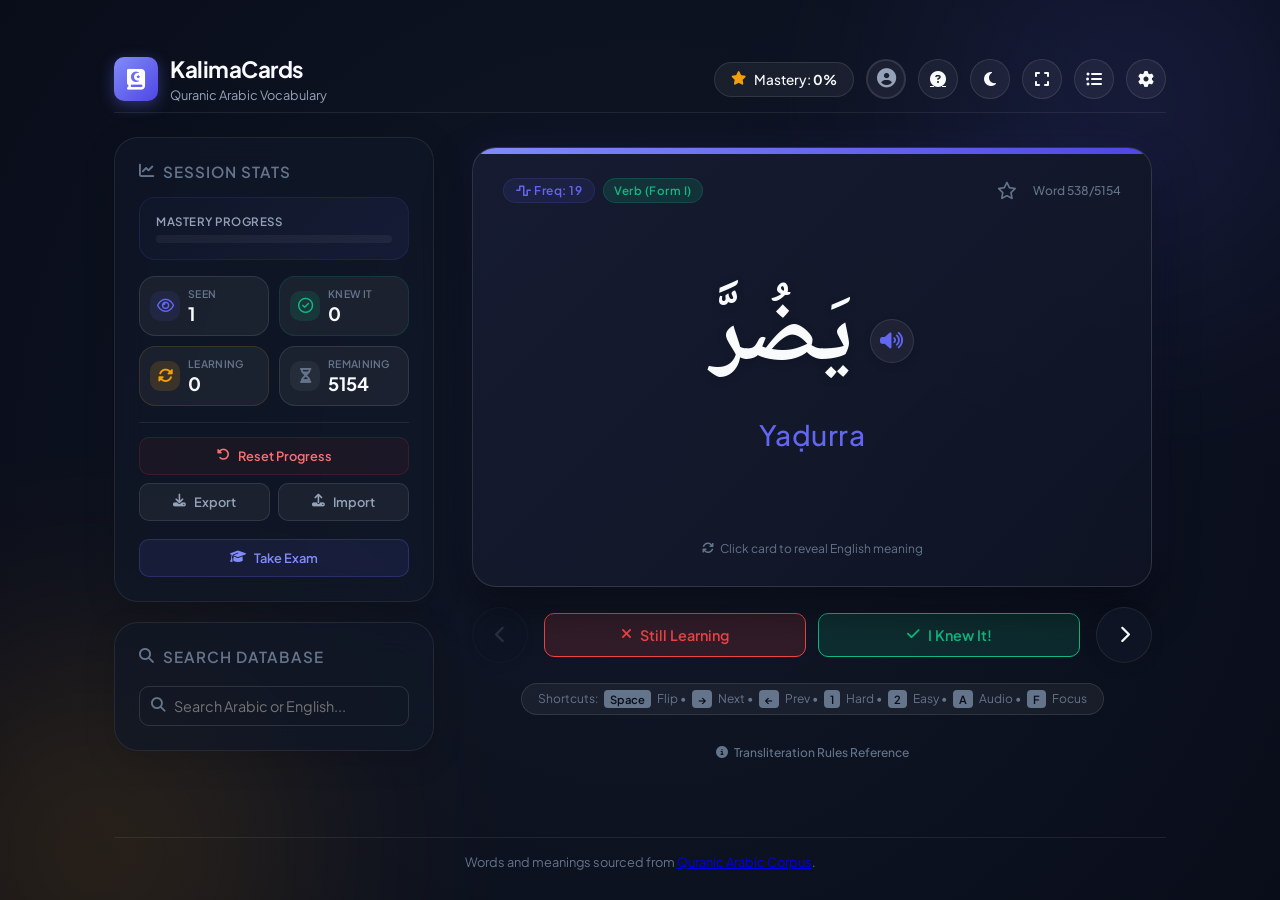
==== commit fc4ba7bf: "feat: add settings option to toggle between classic Naskh and Amiri Arabic fonts" ====
--- a/index.html
+++ b/index.html
@@ -516,6 +516,19 @@
             <i class="fa-solid fa-chevron-down select-arrow"></i>
           </div>
         </div>
+
+        <!-- Arabic Font Selection -->
+        <div class="control-group">
+          <label for="arabic-font-select">Arabic Font Style</label>
+          <div class="select-wrapper has-prefix">
+            <i class="fa-solid fa-font select-prefix-icon"></i>
+            <select id="arabic-font-select">
+              <option value="default">Classic Naskh (Default)</option>
+              <option value="amiri">Elegant Amiri (Quranic Style)</option>
+            </select>
+            <i class="fa-solid fa-chevron-down select-arrow"></i>
+          </div>
+        </div>
       </div>
       
       <div class="settings-modal-footer">
--- a/assets/style.css
+++ b/assets/style.css
@@ -1,4 +1,4 @@
-@import url('https://fonts.googleapis.com/css2?family=Plus+Jakarta+Sans:wght@300;400;500;600;700&display=swap');
+@import url('https://fonts.googleapis.com/css2?family=Amiri:ital,wght@0,400;0,700;1,400;1,700&family=Plus+Jakarta+Sans:wght@300;400;500;600;700&display=swap');
 
 /* --- Design System & CSS Variables --- */
 :root {
@@ -44,6 +44,10 @@
   --transition-card: transform 0.6s cubic-bezier(0.2, 0.8, 0.2, 1.15), box-shadow 0.3s ease;
 }
 
+body.font-amiri {
+  --font-arabic: 'Amiri', "Noto Naskh Arabic", "Noto Sans Arabic", "Noto", serif;
+}
+
 /* Light Theme Variables */
 .light-theme {
   --bg-color: #F1F5F9;
@@ -200,10 +204,6 @@
   gap: 12px;
 }
 
-.mobile-menu-btn {
-  display: none;
-}
-
 .stat-badge {
   display: flex;
   align-items: center;
@@ -239,6 +239,10 @@
 body.desktop-device .icon-btn:hover {
   background: var(--btn-secondary-hover);
   transform: translateY(-2px);
+}
+
+.mobile-menu-btn {
+  display: none;
 }
 
 /* --- Main Layout Grid --- */
@@ -881,7 +885,7 @@
 /* 3D Card Flipping Container */
 .flashcard-container {
   width: 100%;
-  max-width: 520px;
+  max-width: 680px;
   height: 440px;
   perspective: 1200px;
 }
@@ -899,6 +903,16 @@
 /* Active Flip State */
 .flashcard.is-flipped {
   transform: rotateY(180deg);
+}
+
+/* Desktop Hover Micro-lift and Glow */
+body.desktop-device .flashcard-container:hover .flashcard {
+  transform: translateY(-1.5px);
+  box-shadow: 0 30px 60px rgba(0, 0, 0, 0.6), 0 0 50px rgba(99, 102, 241, 0.2);
+}
+
+body.desktop-device .flashcard-container:hover .flashcard.is-flipped {
+  transform: translateY(-1.5px) rotateY(180deg);
 }
 
 .flashcard:focus-visible {
@@ -1205,7 +1219,7 @@
   justify-content: center;
   gap: 16px;
   width: 100%;
-  max-width: 520px;
+  max-width: 680px;
 }
 
 .btn-nav {
@@ -1256,8 +1270,8 @@
 body.desktop-device .btn-danger:hover:not(:disabled) {
   background: var(--color-danger);
   color: #FFF;
-  transform: translateY(-2px);
-  box-shadow: 0 4px 15px rgba(239, 68, 68, 0.3);
+  transform: translateY(-2px) scale(1.02);
+  box-shadow: 0 8px 24px rgba(239, 68, 68, 0.4);
 }
 
 .btn-success {
@@ -1270,8 +1284,8 @@
 body.desktop-device .btn-success:hover:not(:disabled) {
   background: var(--color-success);
   color: #FFF;
-  transform: translateY(-2px);
-  box-shadow: 0 4px 15px rgba(16, 185, 129, 0.3);
+  transform: translateY(-2px) scale(1.02);
+  box-shadow: 0 8px 24px rgba(16, 185, 129, 0.4);
 }
 
 .btn-danger:disabled, .btn-success:disabled {
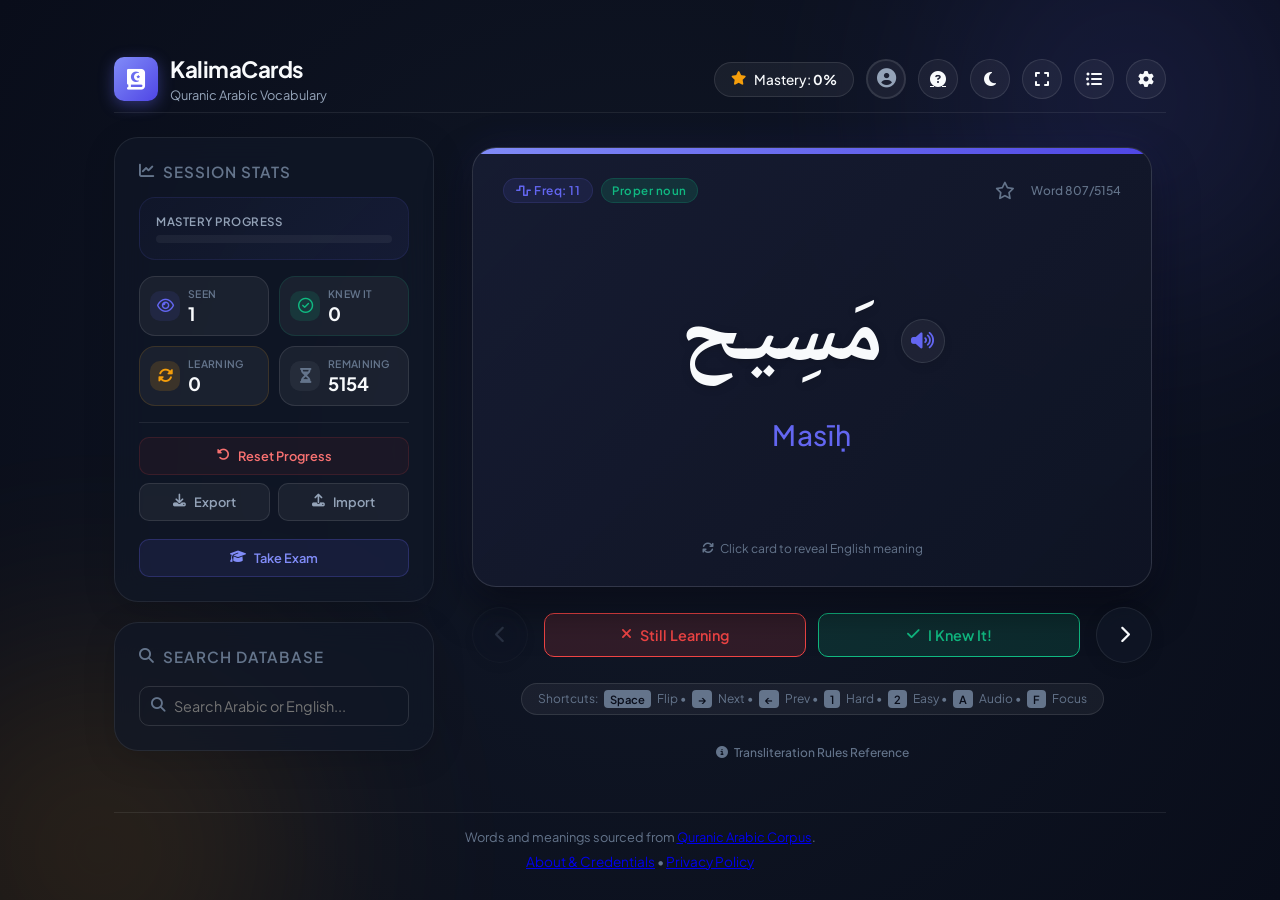
==== commit 6ebb07ac: "feat(auth): add privacy policy page for Google OAuth compliance" ====
--- a/index.html
+++ b/index.html
@@ -346,6 +346,10 @@
     <!-- Footer -->
     <footer>
       <p>Words and meanings sourced from <a href="https://corpus.quran.com" target="_blank" rel="noopener noreferrer">Quranic Arabic Corpus</a>.</p>
+      <p style="margin-top: 8px; font-size: 0.85rem;">
+        <a href="about.html">About &amp; Credentials</a> &bull; 
+        <a href="privacy.html">Privacy Policy</a>
+      </p>
     </footer>
   </div>
 
--- a/assets/style.css
+++ b/assets/style.css
@@ -372,6 +372,15 @@
   transition: var(--transition-smooth);
 }
 
+.select-wrapper select option {
+  background-color: #111827;
+  color: var(--text-primary);
+}
+
+.light-theme .select-wrapper select option {
+  background-color: #ffffff;
+}
+
 .select-wrapper select:focus {
   outline: none;
   border-color: var(--accent-blue);
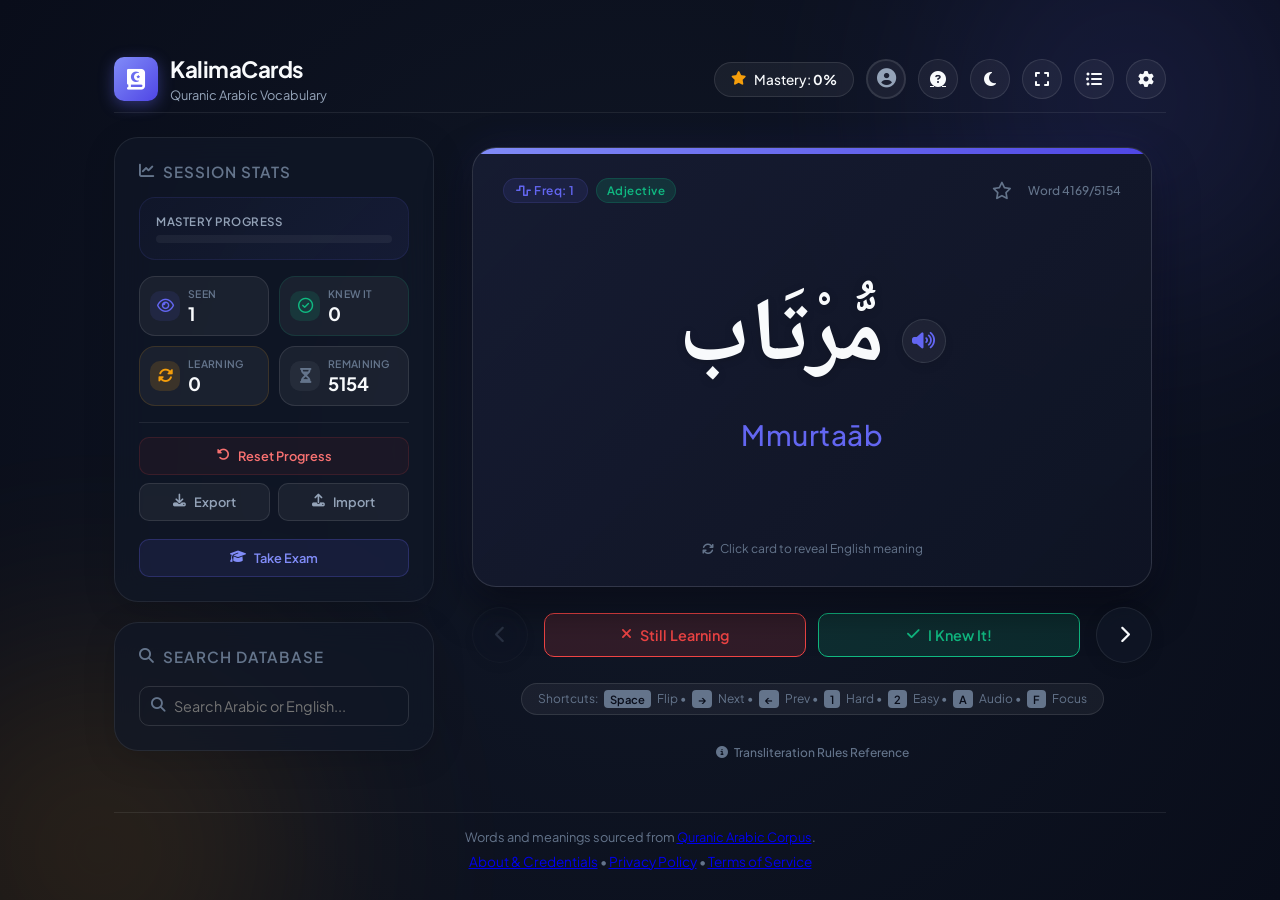
==== commit 2335fe6d: "feat(auth): add terms of service page for Google OAuth compliance" ====
--- a/index.html
+++ b/index.html
@@ -348,7 +348,8 @@
       <p>Words and meanings sourced from <a href="https://corpus.quran.com" target="_blank" rel="noopener noreferrer">Quranic Arabic Corpus</a>.</p>
       <p style="margin-top: 8px; font-size: 0.85rem;">
         <a href="about.html">About &amp; Credentials</a> &bull; 
-        <a href="privacy.html">Privacy Policy</a>
+        <a href="privacy.html">Privacy Policy</a> &bull; 
+        <a href="terms.html">Terms of Service</a>
       </p>
     </footer>
   </div>
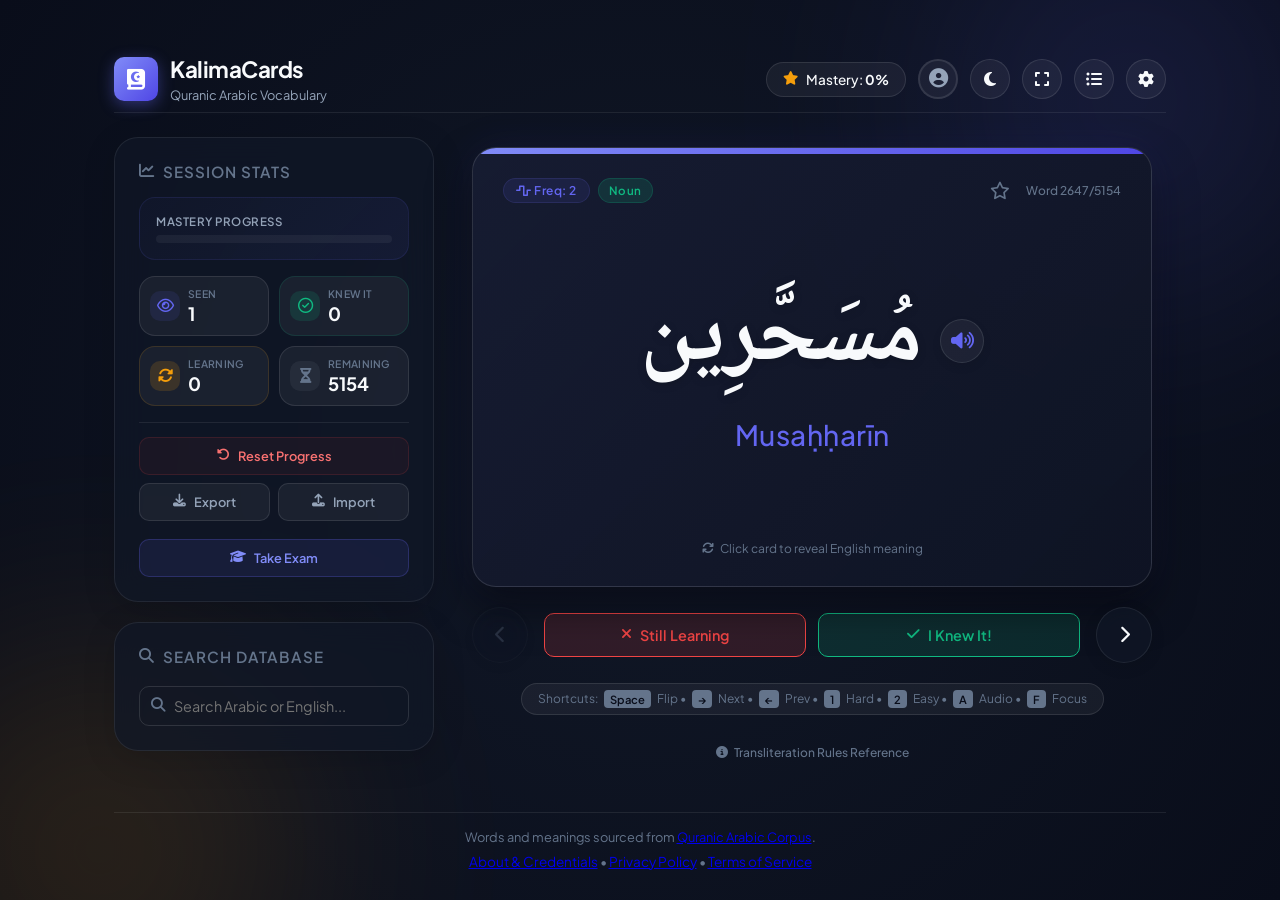
==== commit e37ce306: "remove about link from the top as it is added in the footer" ====
--- a/index.html
+++ b/index.html
@@ -107,9 +107,6 @@
           <button id="profile-btn" class="user-profile-btn" aria-label="User Account" title="Sign In / Account Settings">
             <i class="fa-solid fa-circle-user"></i>
           </button>
-          <a href="about.html" id="about-btn" class="icon-btn" aria-label="About the Creator" title="About & Credentials">
-            <i class="fa-solid fa-circle-question"></i>
-          </a>
           <button id="theme-toggle" class="icon-btn" aria-label="Toggle theme" title="Toggle Light/Dark Theme">
             <i class="fa-solid fa-moon"></i>
           </button>
--- a/assets/style.css
+++ b/assets/style.css
@@ -1635,11 +1635,6 @@
     font-weight: 500;
   }
 
-  #about-btn::after {
-    content: "About Creator";
-    font-weight: 500;
-  }
-
   #theme-toggle::after {
     content: "Toggle Theme";
     font-weight: 500;
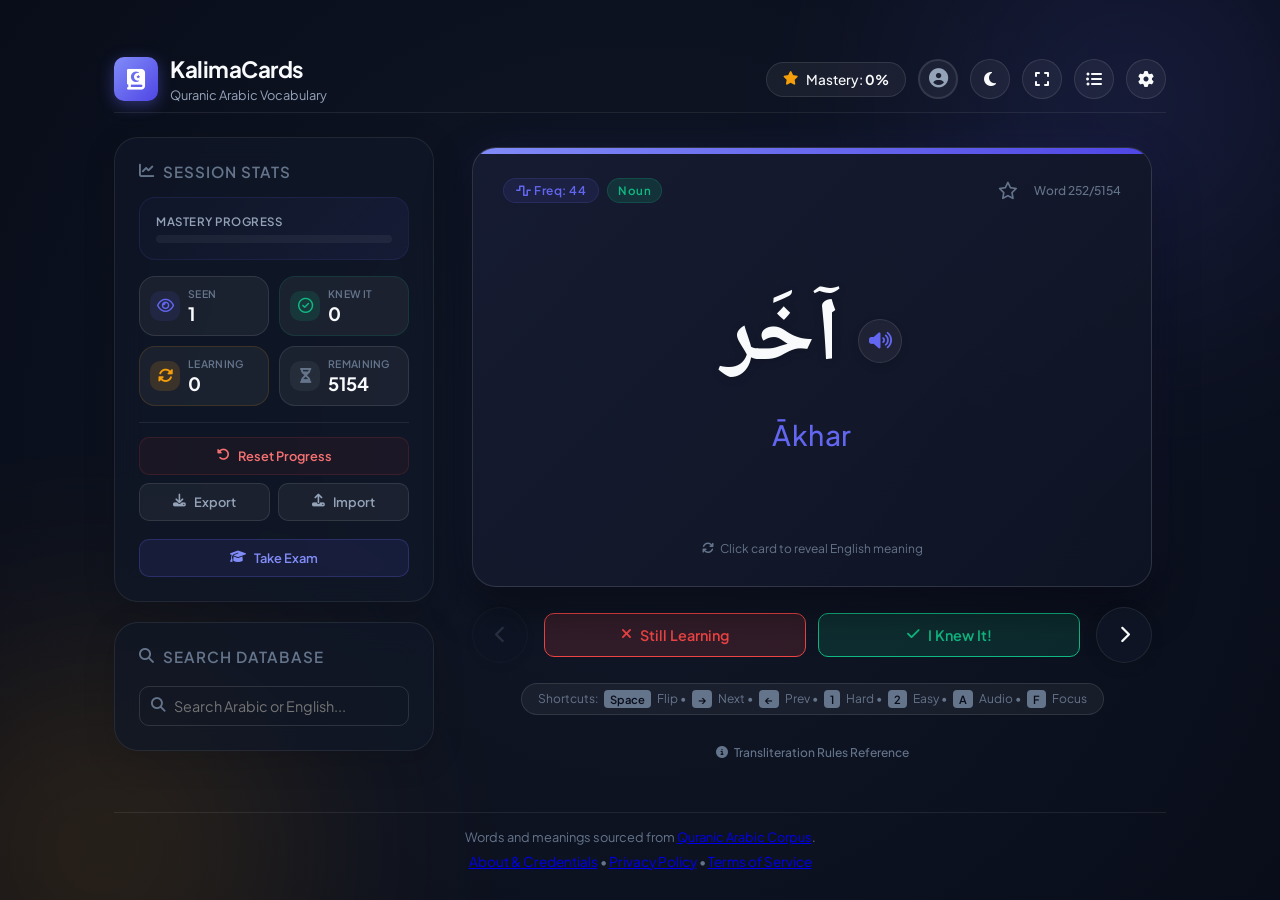
==== commit 54721e28: "remove transliteration from vocubulary explorer" ====
--- a/index.html
+++ b/index.html
@@ -580,7 +580,6 @@
               <tr>
                 <th style="width: 40px; text-align: center;">⭐</th>
                 <th>Word</th>
-                <th>Transliteration</th>
                 <th>Meaning</th>
                 <th class="col-hide-mobile">POS</th>
                 <th class="col-hide-mobile" style="text-align: right;">Occ.</th>
--- a/assets/style.css
+++ b/assets/style.css
@@ -359,7 +359,7 @@
 
 .select-wrapper select {
   width: 100%;
-  background: var(--btn-secondary-bg);
+  background-color: #151a30; /* Solid dark background matching card gradients to prevent white flash */
   border: 1px solid var(--btn-secondary-border);
   border-radius: var(--border-radius-sm);
   padding: 12px 16px;
@@ -370,15 +370,22 @@
   appearance: none;
   -webkit-appearance: none;
   transition: var(--transition-smooth);
+  color-scheme: dark; /* Tells Windows browsers to use dark-themed native dropdown rendering */
+}
+
+.light-theme .select-wrapper select {
+  background-color: #f1f5f9; /* Solid light background matching light theme panel colors */
+  color-scheme: light; /* Tells Windows browsers to use light-themed native dropdown rendering */
 }
 
 .select-wrapper select option {
-  background-color: #111827;
-  color: var(--text-primary);
+  background-color: #151a30; /* Match parent select solid background */
+  color: #F8FAFC; /* Literal value — Windows browsers don't resolve CSS vars on <option> elements */
 }
 
 .light-theme .select-wrapper select option {
   background-color: #ffffff;
+  color: #0F172A; /* Literal dark text for light theme options */
 }
 
 .select-wrapper select:focus {
@@ -810,6 +817,12 @@
   justify-content: center;
   gap: 8px;
   transition: var(--transition-smooth);
+}
+
+.btn-action:disabled {
+  opacity: 0.4;
+  cursor: not-allowed !important;
+  pointer-events: none;
 }
 
 .btn-action.reset {
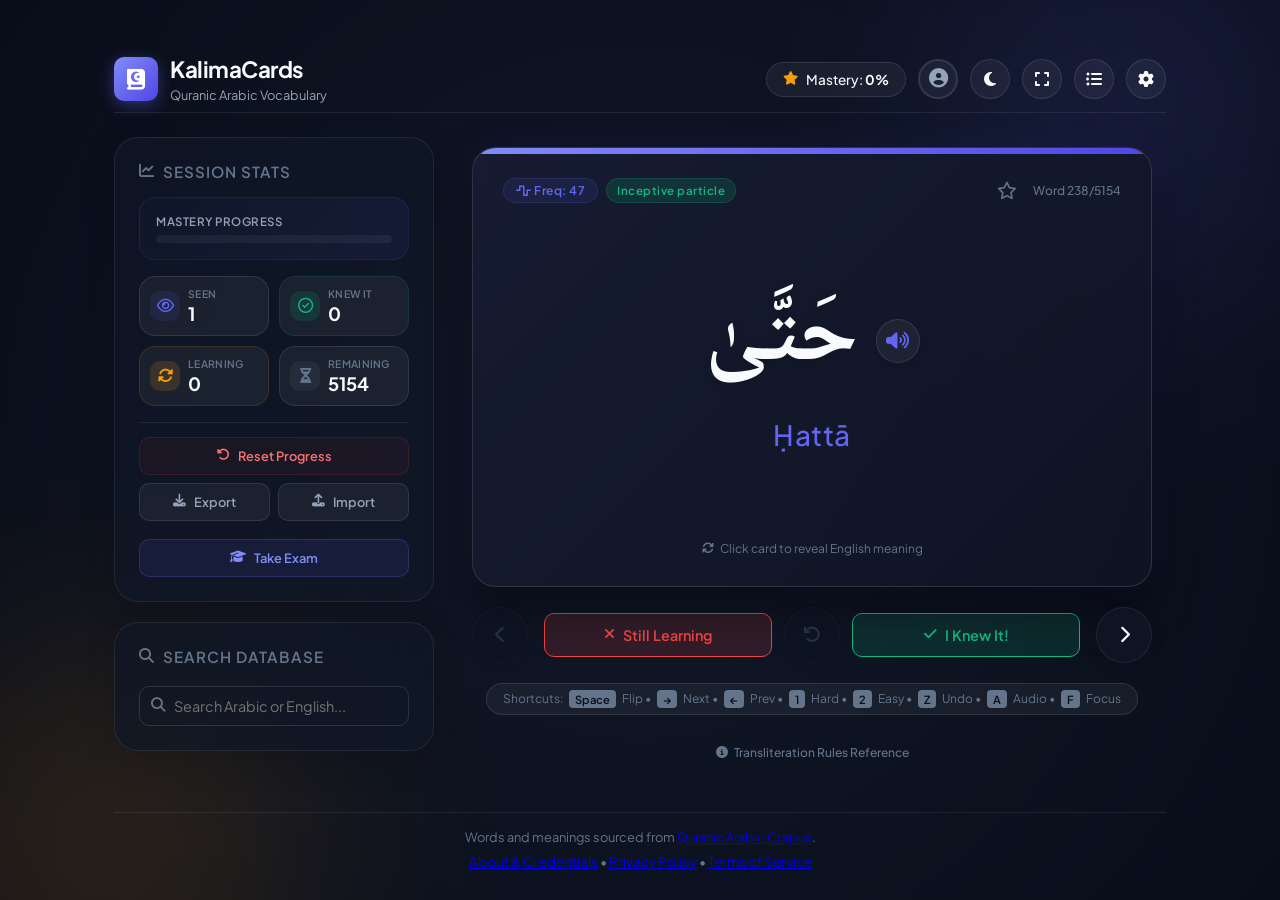
==== commit 6254353d: "add undo last 5 actions from i knew it, still learning and star" ====
--- a/index.html
+++ b/index.html
@@ -315,6 +315,9 @@
             <button id="no-btn" class="btn btn-danger" title="Mark as Still Learning">
               <i class="fa-solid fa-xmark"></i> Still Learning
             </button>
+            <button id="undo-btn" class="btn" title="Undo Last Change (Ctrl+Z or Z)" aria-label="Undo Last Change" disabled>
+              <i class="fa-solid fa-arrow-rotate-left"></i>
+            </button>
             <button id="yes-btn" class="btn btn-success" title="Mark as Mastered">
               <i class="fa-solid fa-check"></i> I Knew It!
             </button>
@@ -328,7 +331,7 @@
         <!-- Keyboard Shortcuts Help -->
         <div class="keyboard-shortcuts">
           <span>Shortcuts:</span>
-          <kbd>Space</kbd> Flip Card &bull; <kbd>&rarr;</kbd> Next &bull; <kbd>&larr;</kbd> Prev &bull; <kbd>1</kbd> Hard &bull; <kbd>2</kbd> Easy &bull; <kbd>A</kbd> Audio &bull; <kbd>F</kbd> Focus
+          <kbd>Space</kbd> Flip Card &bull; <kbd>&rarr;</kbd> Next &bull; <kbd>&larr;</kbd> Prev &bull; <kbd>1</kbd> Hard &bull; <kbd>2</kbd> Easy &bull; <kbd>Z</kbd> Undo &bull; <kbd>A</kbd> Audio &bull; <kbd>F</kbd> Focus
         </div>
 
         <!-- Transliteration Rules Reference -->
--- a/assets/style.css
+++ b/assets/style.css
@@ -1280,6 +1280,7 @@
   display: flex;
   gap: 12px;
   flex: 1;
+  align-items: center;
 }
 
 .btn-danger {
@@ -1314,6 +1315,42 @@
   opacity: 0.3;
   cursor: not-allowed;
   transform: none;
+}
+
+/* --- Undo Button Styling --- */
+#undo-btn {
+  flex: 0 0 56px;
+  width: 56px;
+  height: 56px;
+  border-radius: 50%;
+  padding: 0;
+  display: flex;
+  align-items: center;
+  justify-content: center;
+  background: var(--panel-bg);
+  backdrop-filter: blur(16px);
+  -webkit-backdrop-filter: blur(16px);
+  border: 1px solid var(--panel-border);
+  color: var(--text-primary);
+  font-size: 1.1rem;
+  box-shadow: 0 4px 15px rgba(0, 0, 0, 0.1);
+  transition: var(--transition-smooth);
+}
+
+body.desktop-device #undo-btn:hover:not(:disabled) {
+  background: var(--btn-secondary-hover);
+  border-color: var(--accent-blue);
+  color: var(--accent-blue);
+  transform: translateY(-2px);
+  box-shadow: 0 4px 15px rgba(99, 102, 241, 0.2);
+}
+
+#undo-btn:disabled {
+  opacity: 0.3;
+  cursor: not-allowed;
+  transform: none !important;
+  border-color: var(--panel-border);
+  color: var(--text-muted);
 }
 
 /* --- Keyboard Shortcuts Help Banner --- */
@@ -1726,6 +1763,7 @@
     display: flex;
     gap: 8px;
     width: 100%;
+    align-items: center;
   }
 
   .assessment-buttons .btn {
@@ -1734,6 +1772,13 @@
     padding: 10px 8px;
     font-size: 0.8rem;
     white-space: nowrap;
+  }
+
+  #undo-btn {
+    flex: 0 0 42px !important;
+    width: 42px !important;
+    height: 42px !important;
+    font-size: 0.95rem;
   }
 
   #prev-btn {
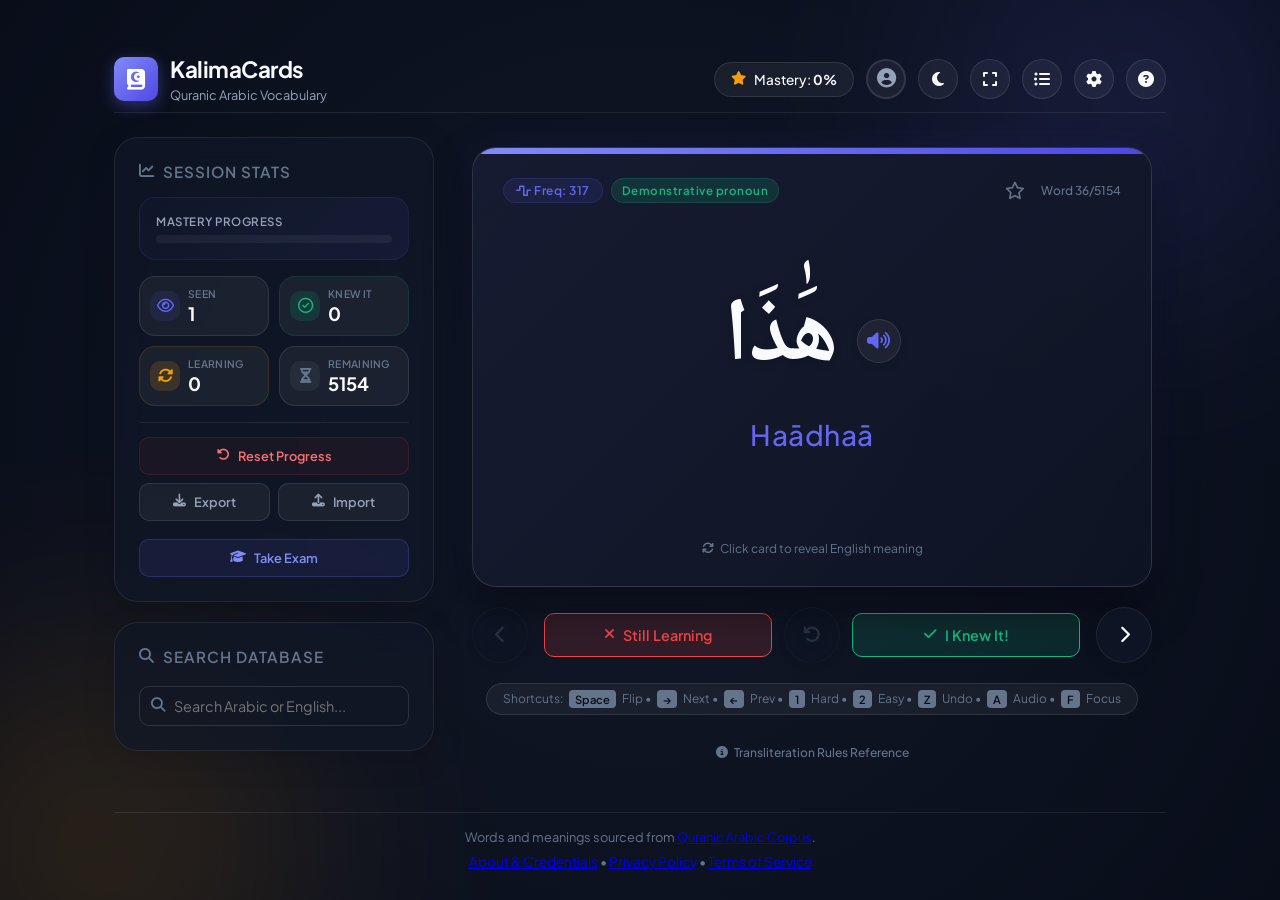
==== commit 8dfa00b1: "Add shortcuts and gestures Help modal" ====
--- a/index.html
+++ b/index.html
@@ -119,6 +119,9 @@
           <button id="settings-btn" class="icon-btn" aria-label="Filters and Settings" title="Filters & Settings">
             <i class="fa-solid fa-gear"></i>
           </button>
+          <button id="help-btn" class="icon-btn" aria-label="Keyboard Shortcuts & Gestures Help" title="Help & Shortcuts">
+            <i class="fa-solid fa-circle-question"></i>
+          </button>
         </div>
         <button id="mobile-menu-btn" class="icon-btn mobile-menu-btn" aria-label="Open menu" title="Menu">
           <i class="fa-solid fa-bars"></i>
@@ -609,6 +612,89 @@
     </div>
   </div>
 
+  <!-- Help Modal Overlay -->
+  <div class="help-modal-overlay" id="help-modal-overlay">
+    <div class="help-modal-card">
+      <button class="help-modal-close" id="help-modal-close" aria-label="Close help">
+        <i class="fa-solid fa-xmark"></i>
+      </button>
+      
+      <div class="help-modal-header">
+        <h3><i class="fa-solid fa-circle-question"></i> Help & Guides</h3>
+      </div>
+
+      <div class="help-modal-body">
+        <div class="help-section">
+          <h4><i class="fa-solid fa-keyboard"></i> Keyboard Shortcuts</h4>
+          <div class="help-grid">
+            <div class="help-row">
+              <span class="help-key"><kbd>Space</kbd></span>
+              <span class="help-desc">Flip Card / Next Card</span>
+            </div>
+            <div class="help-row">
+              <span class="help-key"><kbd>&rarr;</kbd> / <kbd>&larr;</kbd></span>
+              <span class="help-desc">Next / Previous Card</span>
+            </div>
+            <div class="help-row">
+              <span class="help-key"><kbd>1</kbd> / <kbd>2</kbd></span>
+              <span class="help-desc">Mark Still Learning / Mastered</span>
+            </div>
+            <div class="help-row">
+              <span class="help-key"><kbd>A</kbd></span>
+              <span class="help-desc">Pronounce Arabic Word</span>
+            </div>
+            <div class="help-row">
+              <span class="help-key"><kbd>S</kbd></span>
+              <span class="help-desc">Toggle Star Status</span>
+            </div>
+            <div class="help-row">
+              <span class="help-key"><kbd>F</kbd></span>
+              <span class="help-desc">Toggle Focus Mode</span>
+            </div>
+            <div class="help-row">
+              <span class="help-key"><kbd>Z</kbd></span>
+              <span class="help-desc">Undo Last Progress Change</span>
+            </div>
+            <div class="help-row">
+              <span class="help-key"><kbd>Esc</kbd></span>
+              <span class="help-desc">Close Open Modal / Dialog</span>
+            </div>
+          </div>
+        </div>
+
+        <div class="help-section" style="margin-top: 24px;">
+          <h4><i class="fa-solid fa-fingerprint"></i> Mobile & Touch Gestures</h4>
+          <div class="help-grid">
+            <div class="help-row">
+              <span class="help-gesture"><i class="fa-solid fa-hand-pointer"></i> Tap Card</span>
+              <span class="help-desc">Flip Card</span>
+            </div>
+            <div class="help-row">
+              <span class="help-gesture"><i class="fa-solid fa-arrow-right-long"></i> Swipe Right</span>
+              <span class="help-desc">Mark as Mastered (Green)</span>
+            </div>
+            <div class="help-row">
+              <span class="help-gesture"><i class="fa-solid fa-arrow-left-long"></i> Swipe Left</span>
+              <span class="help-desc">Mark as Still Learning (Orange)</span>
+            </div>
+            <div class="help-row">
+              <span class="help-gesture"><i class="fa-solid fa-arrow-up-long"></i> Swipe Up</span>
+              <span class="help-desc">Load Next Card</span>
+            </div>
+            <div class="help-row">
+              <span class="help-gesture"><i class="fa-solid fa-arrow-down-long"></i> Swipe Down</span>
+              <span class="help-desc">Load Previous Card</span>
+            </div>
+            <div class="help-row">
+              <span class="help-gesture"><i class="fa-solid fa-hand-back-fist"></i> Long Press</span>
+              <span class="help-desc">Toggle Star (with Vibration)</span>
+            </div>
+          </div>
+        </div>
+      </div>
+    </div>
+  </div>
+
   <!-- Custom JS loaded as module -->
   <script type="module" src="lib/app.js"></script>
 </body>
--- a/assets/style.css
+++ b/assets/style.css
@@ -3611,3 +3611,156 @@
   }
 }
 
+/* --- Help & Shortcuts Modal Overlay --- */
+.help-modal-overlay {
+  position: fixed;
+  top: 0;
+  left: 0;
+  width: 100%;
+  height: 100%;
+  background: rgba(4, 6, 14, 0.7);
+  backdrop-filter: blur(12px);
+  -webkit-backdrop-filter: blur(12px);
+  z-index: 1500;
+  display: flex;
+  align-items: center;
+  justify-content: center;
+  opacity: 0;
+  pointer-events: none;
+  transition: opacity 0.3s ease;
+}
+
+.help-modal-overlay.active {
+  opacity: 1;
+  pointer-events: auto;
+}
+
+.help-modal-card {
+  width: 90%;
+  max-width: 480px;
+  background: var(--card-bg-front);
+  border: 1px solid var(--card-border);
+  box-shadow: var(--card-shadow);
+  border-radius: var(--border-radius-lg);
+  padding: 32px;
+  position: relative;
+  transform: scale(0.9);
+  transition: transform 0.3s cubic-bezier(0.34, 1.56, 0.64, 1);
+  display: flex;
+  flex-direction: column;
+  gap: 20px;
+}
+
+.help-modal-overlay.active .help-modal-card {
+  transform: scale(1);
+}
+
+.help-modal-close {
+  position: absolute;
+  top: 20px;
+  right: 20px;
+  background: none;
+  border: none;
+  color: var(--text-muted);
+  font-size: 1.2rem;
+  cursor: pointer;
+  transition: var(--transition-smooth);
+}
+
+.help-modal-close:hover {
+  color: var(--text-primary);
+  transform: rotate(90deg);
+}
+
+.help-modal-header {
+  display: flex;
+  align-items: center;
+  gap: 10px;
+  border-bottom: 1px solid var(--panel-border);
+  padding-bottom: 15px;
+}
+
+.help-modal-header h3 {
+  font-size: 1.25rem;
+  color: var(--text-primary);
+  margin: 0;
+  display: flex;
+  align-items: center;
+  gap: 10px;
+}
+
+.help-modal-body {
+  max-height: 60vh;
+  overflow-y: auto;
+  padding-right: 5px;
+  display: flex;
+  flex-direction: column;
+  gap: 24px;
+}
+
+.help-modal-body::-webkit-scrollbar {
+  width: 6px;
+}
+.help-modal-body::-webkit-scrollbar-track {
+  background: transparent;
+}
+.help-modal-body::-webkit-scrollbar-thumb {
+  background: var(--panel-border);
+  border-radius: 3px;
+}
+
+.help-section h4 {
+  font-size: 1.05rem;
+  color: var(--primary-color);
+  margin-top: 0;
+  margin-bottom: 12px;
+  display: flex;
+  align-items: center;
+  gap: 8px;
+}
+
+.help-grid {
+  display: flex;
+  flex-direction: column;
+  gap: 10px;
+}
+
+.help-row {
+  display: flex;
+  align-items: center;
+  justify-content: space-between;
+  padding: 8px 12px;
+  background: rgba(255, 255, 255, 0.02);
+  border-radius: var(--border-radius-sm);
+  border: 1px solid rgba(255, 255, 255, 0.04);
+}
+
+.light-theme .help-row {
+  background: rgba(0, 0, 0, 0.01);
+  border: 1px solid rgba(0, 0, 0, 0.03);
+}
+
+.help-key kbd {
+  background: var(--btn-secondary-bg);
+  color: var(--text-primary);
+  border: 1px solid var(--btn-secondary-border);
+  padding: 2px 6px;
+  border-radius: 4px;
+  font-family: inherit;
+  font-weight: 600;
+  font-size: 0.85rem;
+}
+
+.help-gesture {
+  display: flex;
+  align-items: center;
+  gap: 8px;
+  font-weight: 500;
+  color: var(--text-secondary);
+}
+
+.help-desc {
+  color: var(--text-secondary);
+  font-size: 0.9rem;
+}
+
